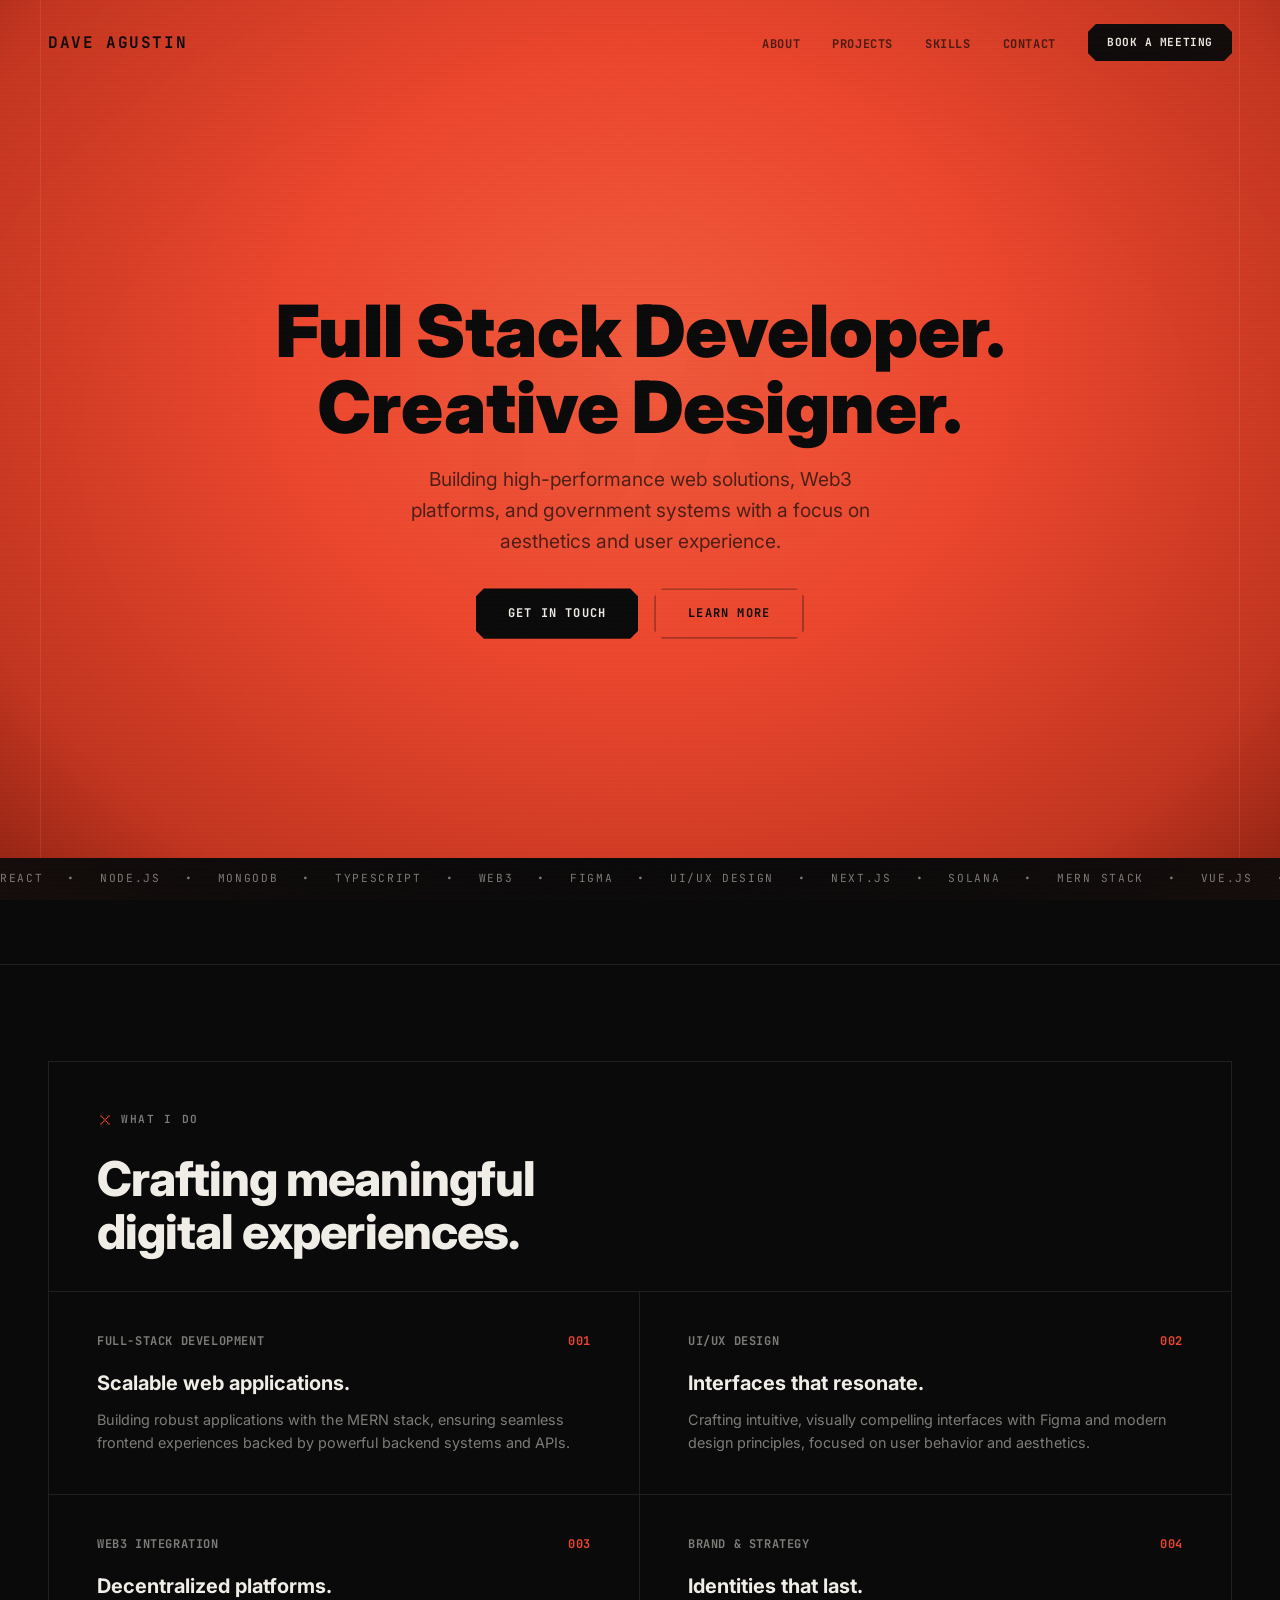
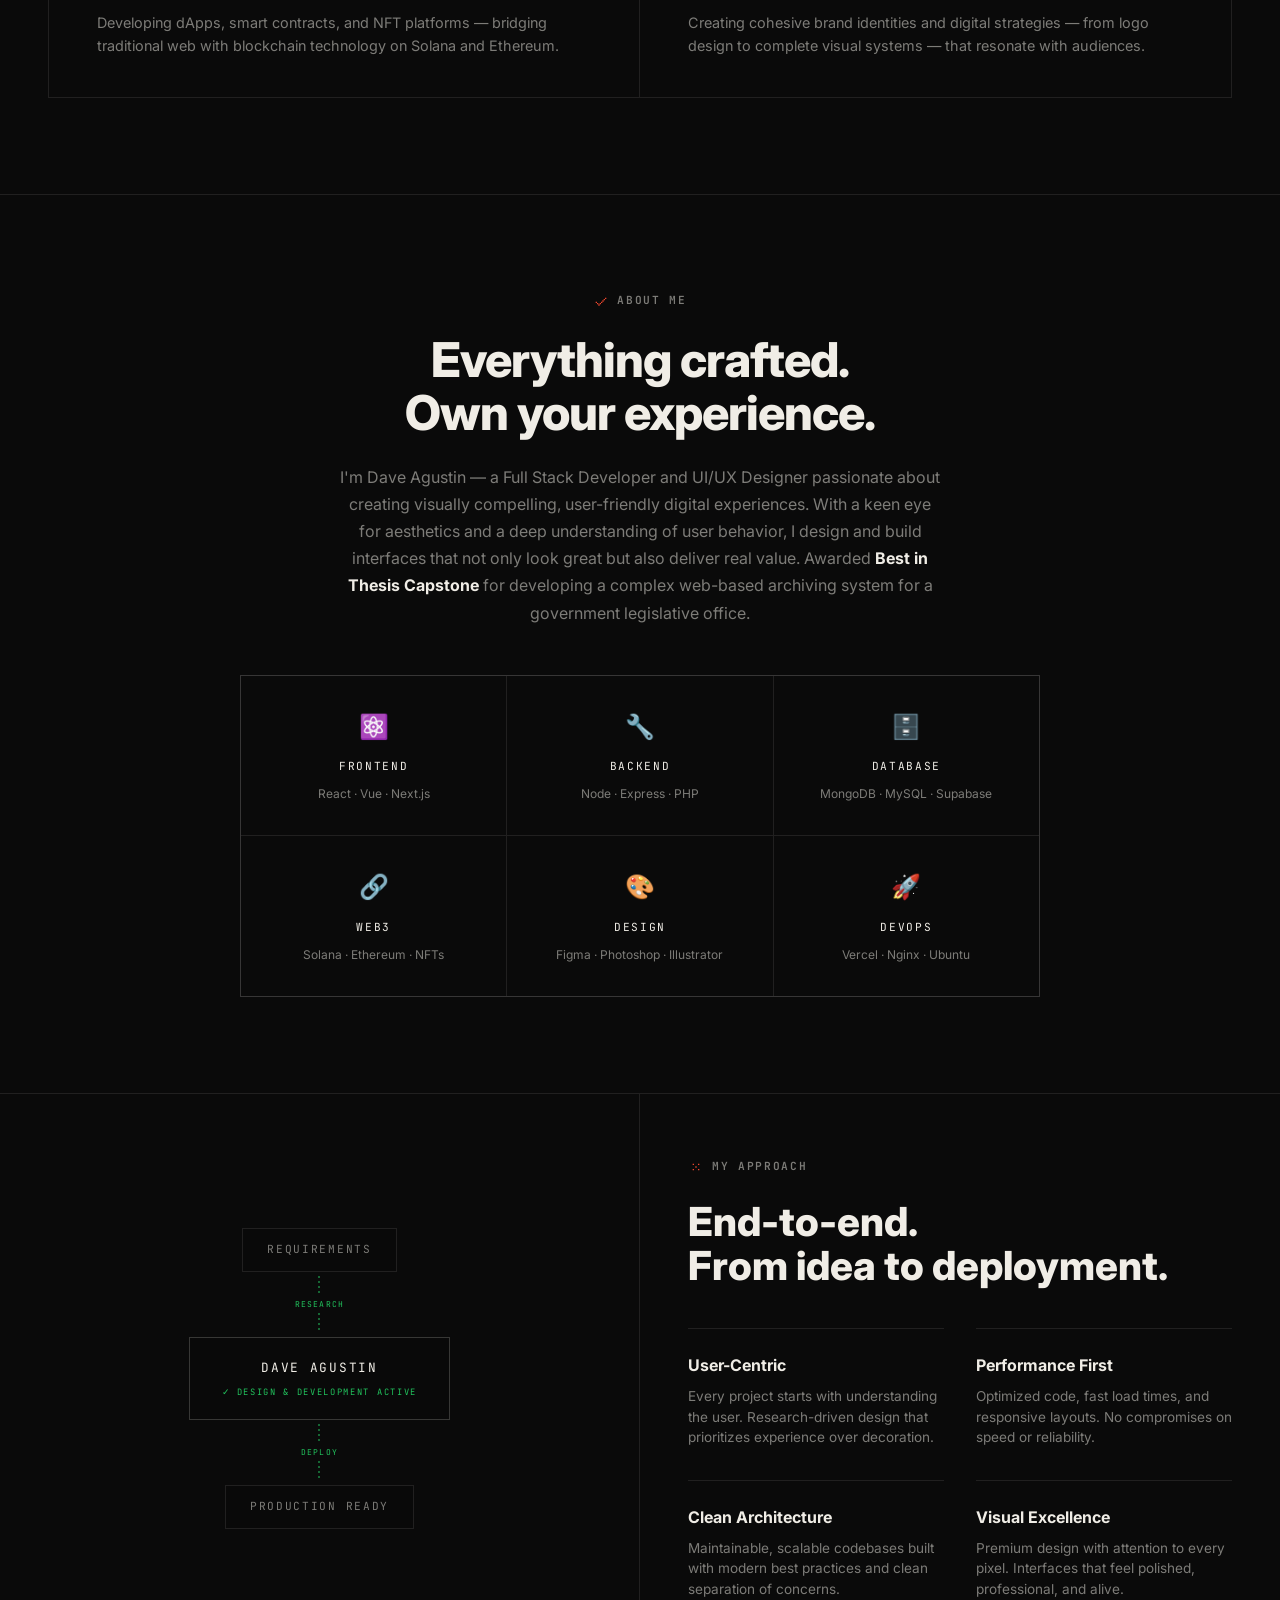
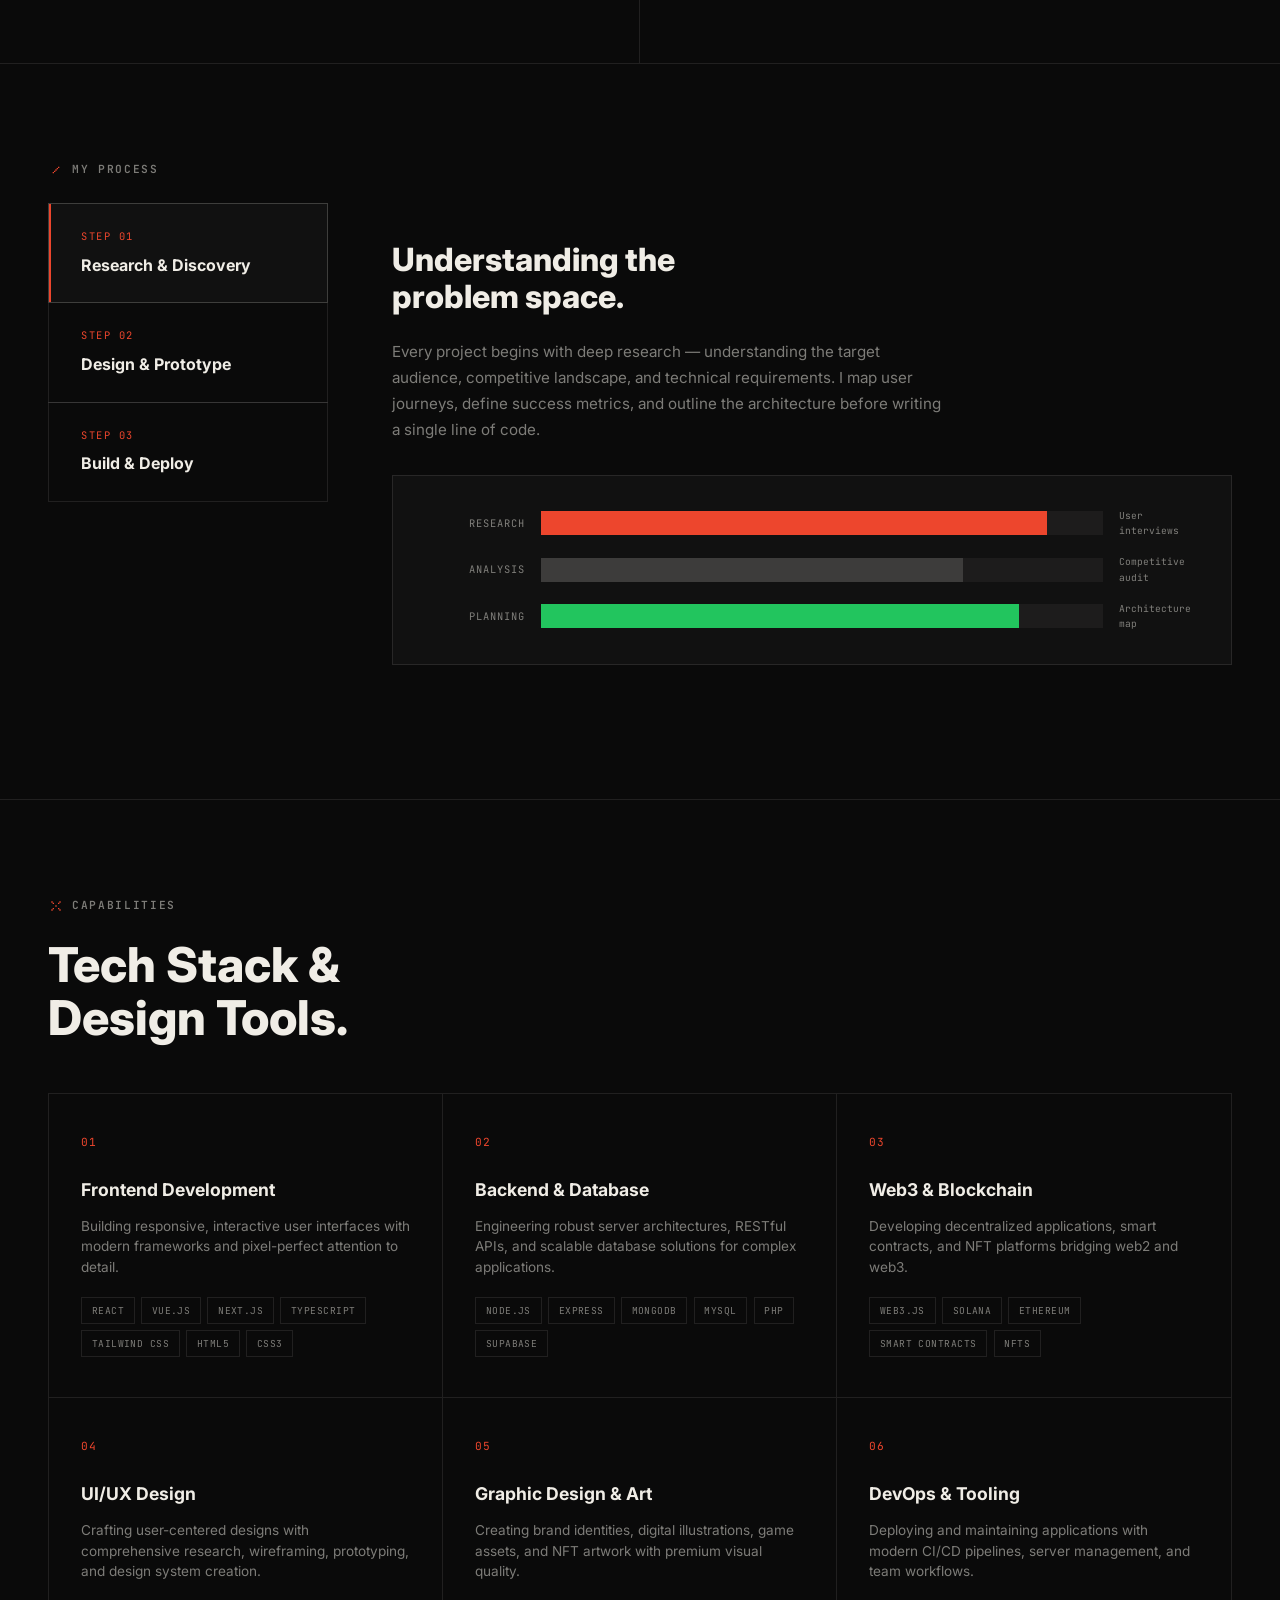
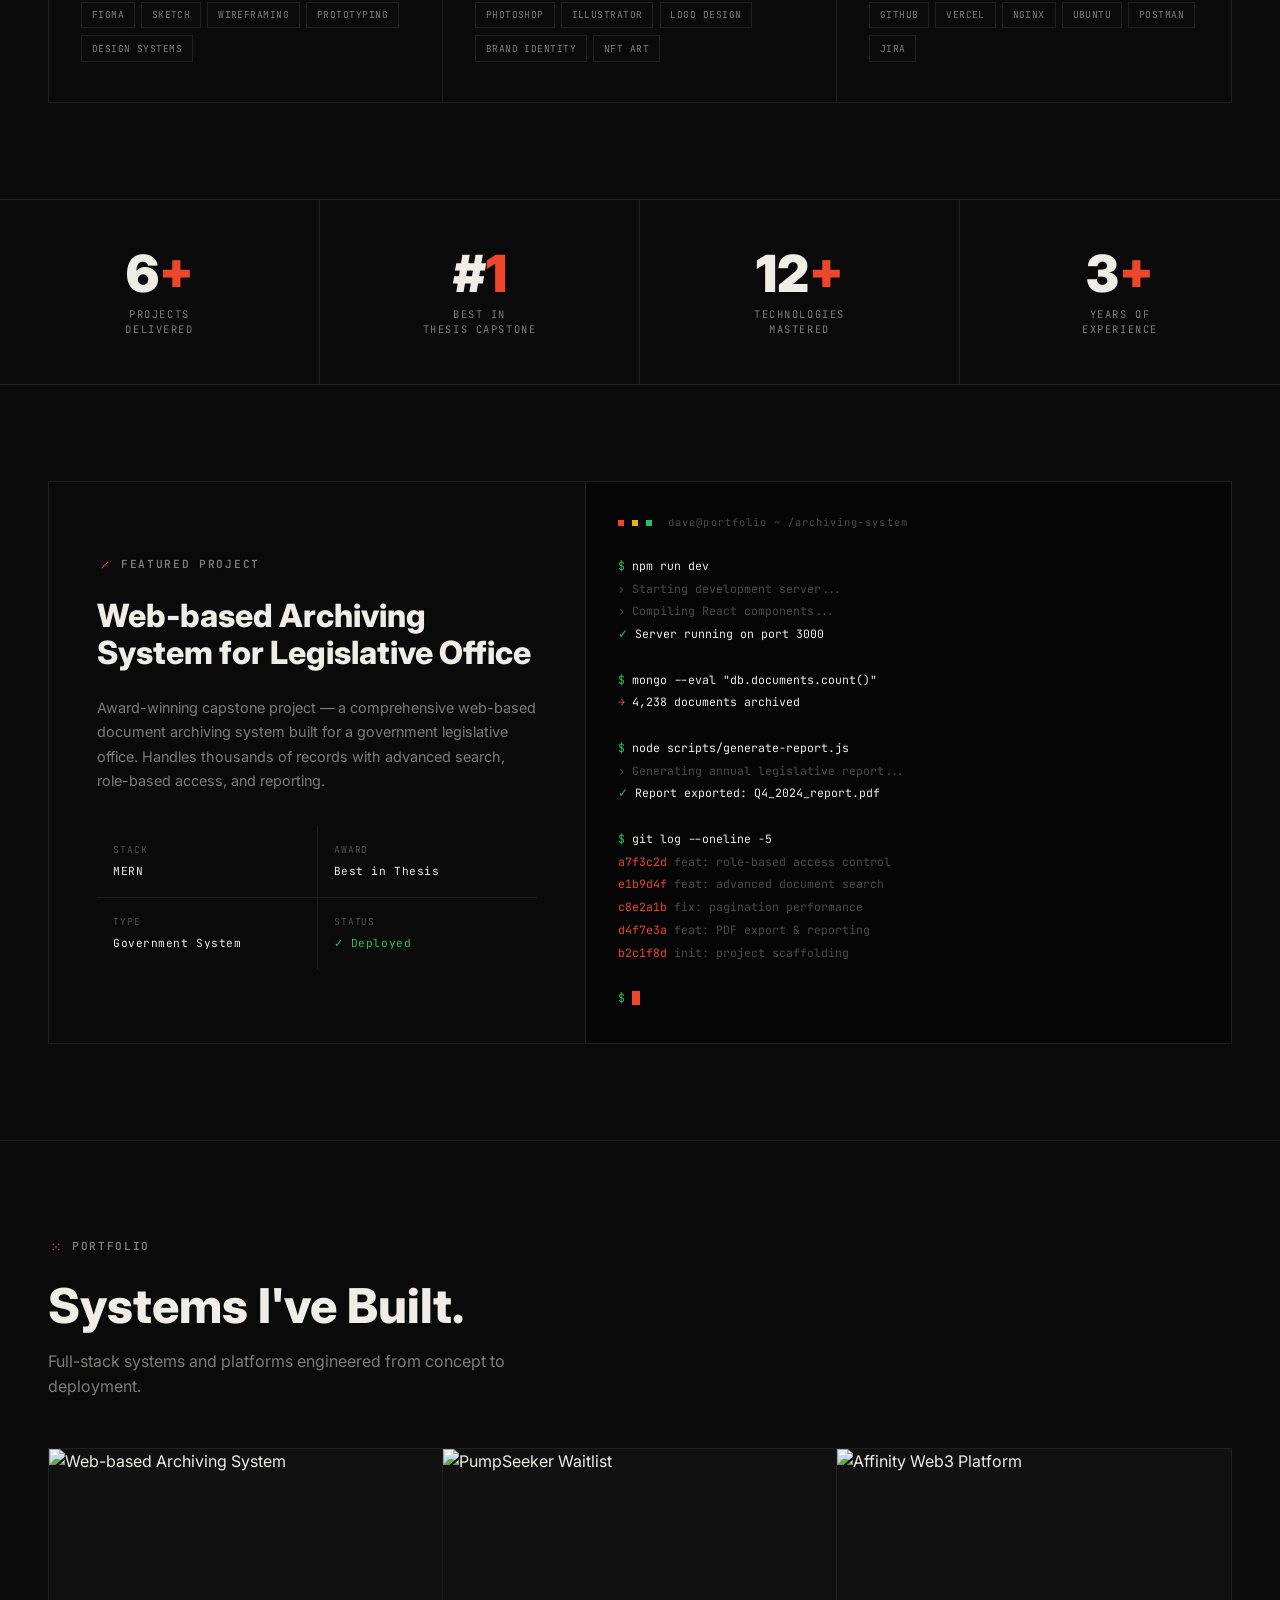
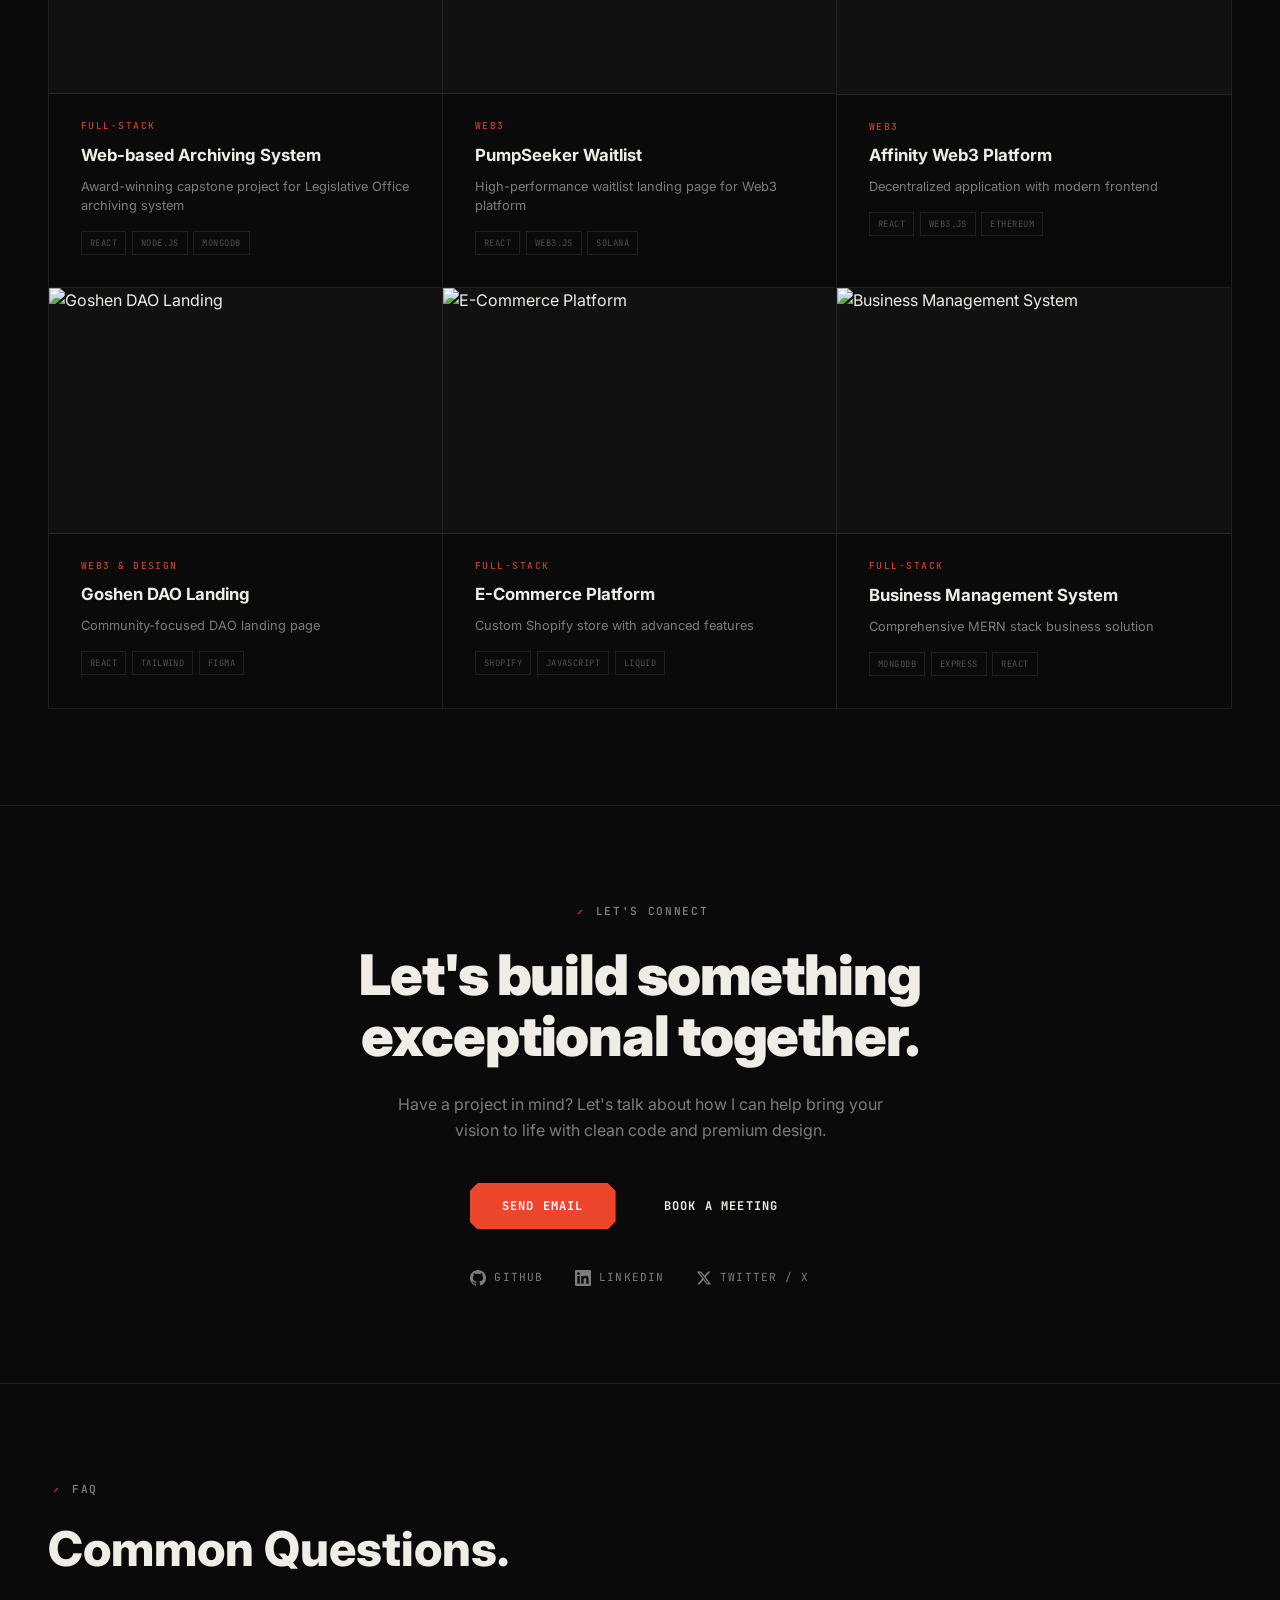
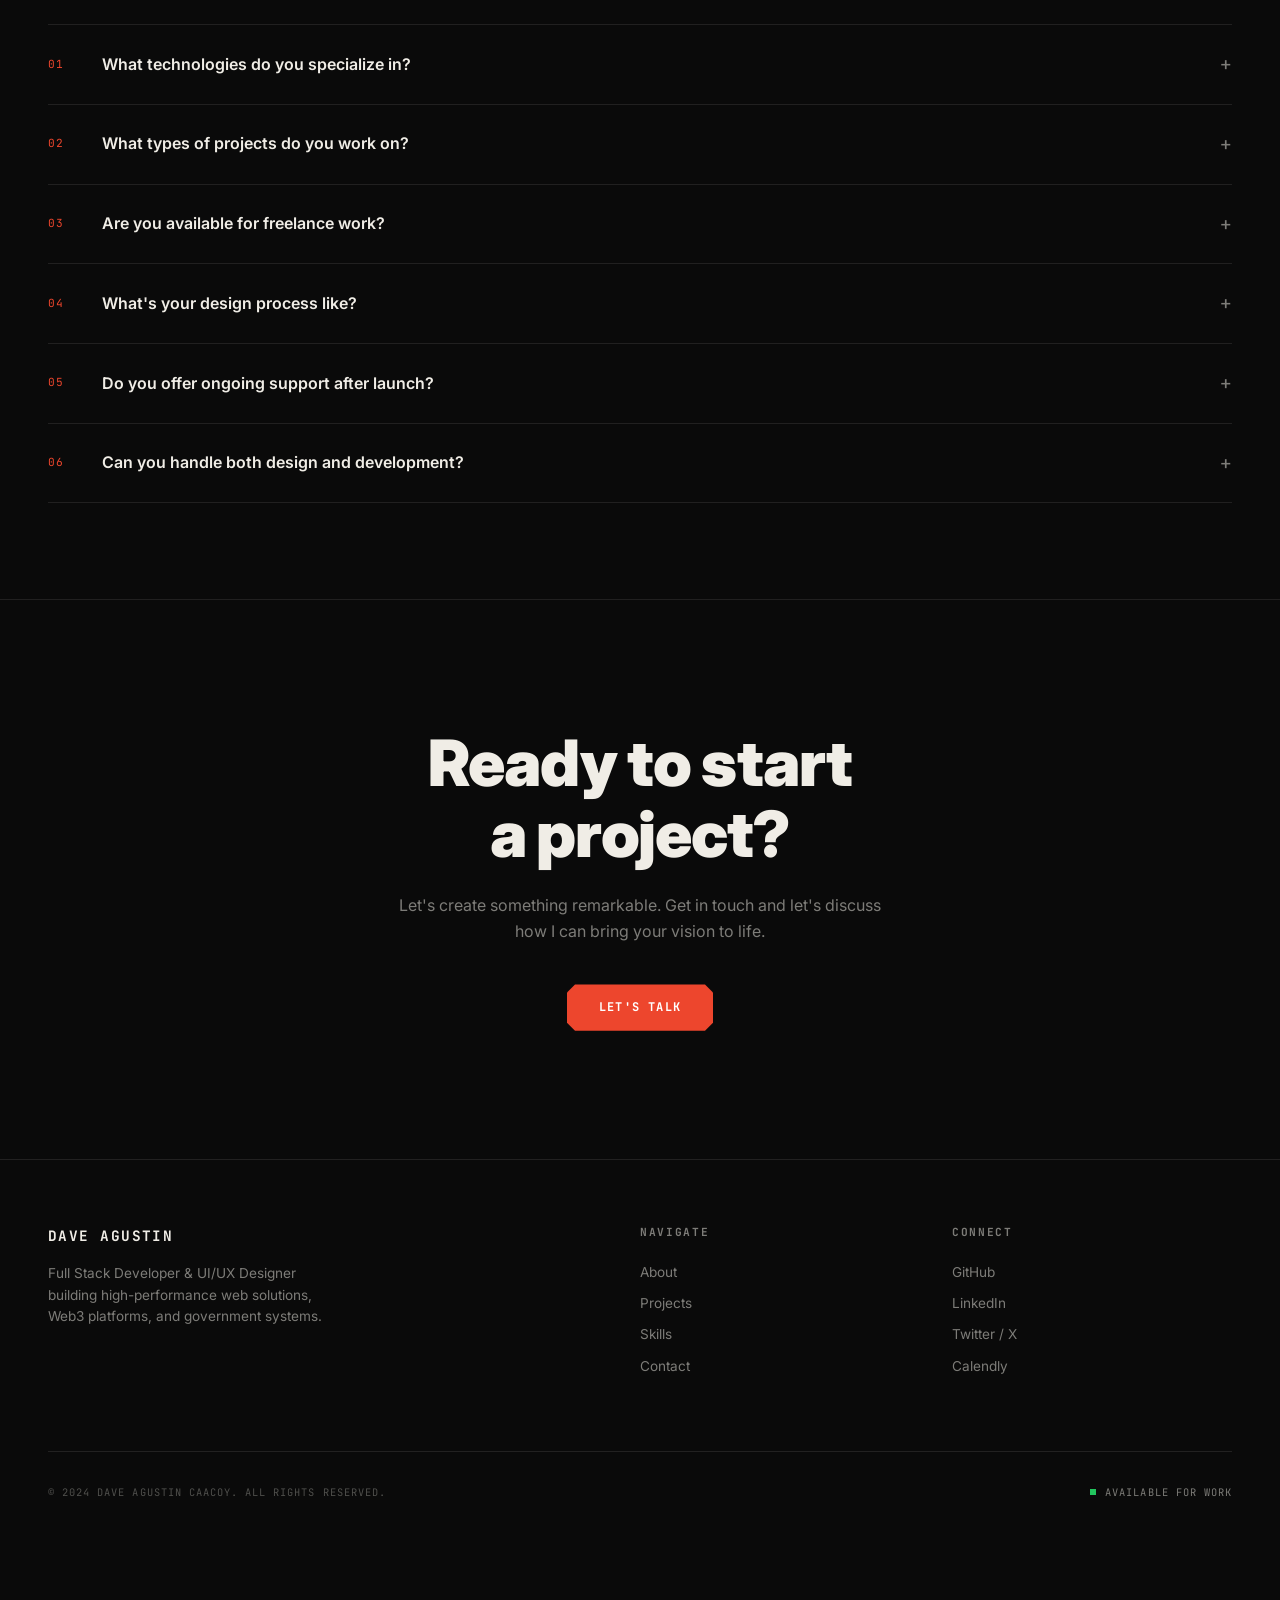
==== vanilla-portfolio/index.html @ 98601f2d "push code base chagnes" ====
<!DOCTYPE html>
<html lang="en">
<head>
  <meta charset="UTF-8">
  <meta name="viewport" content="width=device-width, initial-scale=1.0">
  <title>Dave Agustin Caacoy — Full Stack Developer & Creative Designer</title>
  <meta name="description" content="Full Stack Developer & UI/UX Designer. Building high-performance web systems, Web3 platforms, and modern digital interfaces.">
  <!-- OG Meta -->
  <meta property="og:title" content="Dave Agustin Caacoy — Full Stack Developer & Creative Designer">
  <meta property="og:description" content="Building high-performance web systems, Web3 platforms, and modern digital interfaces.">
  <meta property="og:type" content="website">
  <meta property="og:url" content="https://daveagustincaacoy.dev">
  <meta property="og:image" content="https://daveagustincaacoy-portfolio.vercel.app/images/banner.png">
  <meta name="twitter:card" content="summary_large_image">
  <meta name="twitter:title" content="Dave Agustin Caacoy — Full Stack Developer & Creative Designer">
  <meta name="twitter:description" content="Building high-performance web systems, Web3 platforms, and modern digital interfaces.">
  <meta name="twitter:image" content="https://daveagustincaacoy-portfolio.vercel.app/images/banner.png">
  <!-- Canonical -->
  <link rel="canonical" href="https://daveagustincaacoy.dev">
  <!-- Favicon (inline SVG — DA monogram) -->
  <link rel="icon" type="image/svg+xml" href="data:image/svg+xml,%3Csvg xmlns='http://www.w3.org/2000/svg' viewBox='0 0 256 256'%3E%3Crect width='256' height='256' rx='48' fill='%230a0a0a'/%3E%3Ctext x='128' y='170' font-family='Inter,sans-serif' font-weight='900' font-size='140' fill='%23ED462D' text-anchor='middle'%3EDA%3C/text%3E%3C/svg%3E">
  <!-- Styles -->
  <link rel="stylesheet" href="styles.css">
</head>
<body>

<!-- ═══ OVERLAYS ═══ -->
<div class="scanlines" aria-hidden="true"></div>
<div class="noise" aria-hidden="true"></div>
<div class="rgb-fringe" aria-hidden="true"></div>

<!-- ═══ HERO — FULL RED VIEWPORT ═══ -->
<section class="hero" id="hero">
  <header class="site-header" role="banner">
    <nav class="site-nav" aria-label="Main navigation">
      <a href="#" class="site-logo" aria-label="Dave Agustin — Home">Dave Agustin</a>
      <button class="nav-toggle" aria-expanded="false" aria-controls="nav-menu" aria-label="Toggle navigation" type="button">
        <span class="nav-toggle-bar"></span>
        <span class="nav-toggle-bar"></span>
        <span class="nav-toggle-bar"></span>
      </button>
      <ul class="site-nav-links" id="nav-menu" role="list">
        <li><a href="#about">About</a></li>
        <li><a href="#projects">Projects</a></li>
        <li><a href="#skills">Skills</a></li>
        <li><a href="#contact">Contact</a></li>
        <li><a id="nav-cta-btn" href="https://calendly.com/caacoydave/30min" target="_blank" rel="noopener noreferrer" class="btn-chamfer site-nav-cta btn-dark">Book a Meeting</a></li>
      </ul>
    </nav>
  </header>

  <!-- Hero watermark (DA initials as SVG) -->
  <svg class="hero-watermark" viewBox="0 0 200 100" fill="none" xmlns="http://www.w3.org/2000/svg" aria-hidden="true">
    <text x="100" y="85" font-family="Inter, sans-serif" font-weight="900" font-size="100" fill="currentColor" text-anchor="middle">DA</text>
  </svg>

  <div class="hero-content">
    <h1 style="margin-top: 2rem;">Full Stack Developer.<br>Creative Designer.</h1>
    <p class="hero-sub">
      Building high-performance web solutions, Web3 platforms, and government systems with a focus on aesthetics and user experience.
    </p>
    <div class="hero-actions">
      <a href="#contact" class="btn-chamfer btn-red" id="hero-contact-btn">Get in Touch</a>
      <a href="#about" class="btn-chamfer btn-outline">Learn More</a>
    </div>
  </div>

  <!-- Ticker -->
  <div class="hero-ticker">
    <div class="hero-ticker-inner">
      <span>React</span><span>&bull;</span>
      <span>Node.js</span><span>&bull;</span>
      <span>MongoDB</span><span>&bull;</span>
      <span>TypeScript</span><span>&bull;</span>
      <span>Web3</span><span>&bull;</span>
      <span>Figma</span><span>&bull;</span>
      <span>UI/UX Design</span><span>&bull;</span>
      <span>Next.js</span><span>&bull;</span>
      <span>Solana</span><span>&bull;</span>
      <span>MERN Stack</span><span>&bull;</span>
      <span>Vue.js</span><span>&bull;</span>
      <span>Supabase</span><span>&bull;</span>
      <!-- Duplicate for seamless loop -->
      <span>React</span><span>&bull;</span>
      <span>Node.js</span><span>&bull;</span>
      <span>MongoDB</span><span>&bull;</span>
      <span>TypeScript</span><span>&bull;</span>
      <span>Web3</span><span>&bull;</span>
      <span>Figma</span><span>&bull;</span>
      <span>UI/UX Design</span><span>&bull;</span>
      <span>Next.js</span><span>&bull;</span>
      <span>Solana</span><span>&bull;</span>
      <span>MERN Stack</span><span>&bull;</span>
      <span>Vue.js</span><span>&bull;</span>
      <span>Supabase</span><span>&bull;</span>
    </div>
  </div>
</section>

<!-- ═══ CONTENT LINES ═══ -->
<div class="content-lines"></div>

<!-- ═══ MAIN CONTENT ═══ -->
<main class="content">

  <div style="padding-bottom: 4rem;"><div class="section-divider" style="position: relative; top: 4rem;"></div></div>

  <!-- ╔══════════════════════════════════╗ -->
  <!-- ║  SERVICES — WHAT I DO           ║ -->
  <!-- ╚══════════════════════════════════╝ -->
  <section class="services-section" id="services">
    <div class="container">
      <div class="services-outer reveal">
        <!-- Top: Badge + Headline -->
        <div class="services-top">
          <div class="badge">
            <svg xmlns="http://www.w3.org/2000/svg" width="16" height="16" viewBox="0 0 24 24" fill="none"><path d="M11 11h2v2h-2zM15 7h2v2h-2zM7 7h2v2H7zM7 15h2v2H7zM15 15h2v2h-2zM5 17h2v2H5zM5 5h2v2H5zM9 13h2v2H9zM13 13h2v2h-2zM13 9h2v2h-2zM9 9h2v2H9zM17 5h2v2h-2zM17 17h2v2h-2z" fill="var(--red)"/></svg>
            What I Do
          </div>
          <h2 class="display services-headline">Crafting meaningful<br>digital experiences.</h2>
        </div>

        <div class="services-divider"></div>

        <!-- 2x2 Card Grid -->
        <div class="services-grid">
          <div class="service-card reveal reveal-delay-1">
            <div class="service-card-header">
              <span class="mono service-card-label">Full-Stack Development</span>
              <span class="mono service-card-number">001</span>
            </div>
            <h3 class="display-heavy">Scalable web applications.</h3>
            <p>Building robust applications with the MERN stack, ensuring seamless frontend experiences backed by powerful backend systems and APIs.</p>
          </div>

          <div class="service-card reveal reveal-delay-2">
            <div class="service-card-header">
              <span class="mono service-card-label">UI/UX Design</span>
              <span class="mono service-card-number">002</span>
            </div>
            <h3 class="display-heavy">Interfaces that resonate.</h3>
            <p>Crafting intuitive, visually compelling interfaces with Figma and modern design principles, focused on user behavior and aesthetics.</p>
          </div>

          <div class="service-card reveal reveal-delay-3">
            <div class="service-card-header">
              <span class="mono service-card-label">Web3 Integration</span>
              <span class="mono service-card-number">003</span>
            </div>
            <h3 class="display-heavy">Decentralized platforms.</h3>
            <p>Developing dApps, smart contracts, and NFT platforms — bridging traditional web with blockchain technology on Solana and Ethereum.</p>
          </div>

          <div class="service-card reveal reveal-delay-4">
            <div class="service-card-header">
              <span class="mono service-card-label">Brand & Strategy</span>
              <span class="mono service-card-number">004</span>
            </div>
            <h3 class="display-heavy">Identities that last.</h3>
            <p>Creating cohesive brand identities and digital strategies — from logo design to complete visual systems — that resonate with audiences.</p>
          </div>
        </div>
      </div>
    </div>
  </section>

  <div class="section-divider"></div>

  <!-- ╔══════════════════════════════════╗ -->
  <!-- ║  ABOUT ME                       ║ -->
  <!-- ╚══════════════════════════════════╝ -->
  <section class="about-section" id="about">
    <div class="container about-container">
      <div class="about-flex">
        <!-- Headline -->
        <div class="about-headline-wrap reveal">
          <div class="badge">
            <svg xmlns="http://www.w3.org/2000/svg" width="16" height="16" viewBox="0 0 24 24" fill="none"><path d="M14 11h2v2h-2zM18 7h2v2h-2zM4 13h2v2H4zM10 15h2v2h-2zM8 17h2v2H8zM12 13h2v2h-2zM16 9h2v2h-2zM6 15h2v2H6z" fill="var(--red)"/></svg>
            About Me
          </div>
          <h2 class="display about-title">Everything crafted.<br>Own your experience.</h2>
          <p class="about-desc">
            I'm Dave Agustin — a Full Stack Developer and UI/UX Designer passionate about creating visually compelling, user-friendly digital experiences. With a keen eye for aesthetics and a deep understanding of user behavior, I design and build interfaces that not only look great but also deliver real value. Awarded <strong style="color:var(--text-primary)">Best in Thesis Capstone</strong> for developing a complex web-based archiving system for a government legislative office.
          </p>
        </div>

        <!-- Tech diagram grid -->
        <div class="about-diagram-wrap reveal reveal-delay-2">
          <div class="about-diagram">
            <div class="about-diagram-cell">
              <span class="cell-icon">⚛️</span>
              <div class="cell-title">Frontend</div>
              <div class="cell-sub">React · Vue · Next.js</div>
            </div>
            <div class="about-diagram-cell">
              <span class="cell-icon">🔧</span>
              <div class="cell-title">Backend</div>
              <div class="cell-sub">Node · Express · PHP</div>
            </div>
            <div class="about-diagram-cell">
              <span class="cell-icon">🗄️</span>
              <div class="cell-title">Database</div>
              <div class="cell-sub">MongoDB · MySQL · Supabase</div>
            </div>
            <div class="about-diagram-cell">
              <span class="cell-icon">🔗</span>
              <div class="cell-title">Web3</div>
              <div class="cell-sub">Solana · Ethereum · NFTs</div>
            </div>
            <div class="about-diagram-cell">
              <span class="cell-icon">🎨</span>
              <div class="cell-title">Design</div>
              <div class="cell-sub">Figma · Photoshop · Illustrator</div>
            </div>
            <div class="about-diagram-cell">
              <span class="cell-icon">🚀</span>
              <div class="cell-title">DevOps</div>
              <div class="cell-sub">Vercel · Nginx · Ubuntu</div>
            </div>
          </div>
        </div>
      </div>
    </div>
  </section>

  <div class="section-divider"></div>

  <!-- ╔══════════════════════════════════╗ -->
  <!-- ║  APPROACH (Work Offline style)  ║ -->
  <!-- ╚══════════════════════════════════╝ -->
  <section class="approach-section">
    <div class="approach-layout">
      <!-- Left: visual flow diagram -->
      <div class="approach-visual">
        <div class="approach-flow reveal">
          <!-- Card 1 -->
          <div class="approach-flow-card">Requirements</div>
          <!-- Connector -->
          <div class="approach-connector">
            <svg width="2" height="20" viewBox="0 0 2 20"><line x1="1" y1="0" x2="1" y2="20" stroke="var(--green)" stroke-width="1" stroke-dasharray="2 3"/></svg>
            <div class="connector-label">Research</div>
            <svg width="2" height="20" viewBox="0 0 2 20"><line x1="1" y1="0" x2="1" y2="20" stroke="var(--green)" stroke-width="1" stroke-dasharray="2 3"/></svg>
          </div>
          <!-- Card 2 (highlighted) -->
          <div class="approach-flow-card highlight" style="text-align:center;">
            <div class="card-title">Dave Agustin</div>
            <div class="card-accent"><span>✓</span> Design & Development Active</div>
          </div>
          <!-- Connector -->
          <div class="approach-connector">
            <svg width="2" height="20" viewBox="0 0 2 20"><line x1="1" y1="0" x2="1" y2="20" stroke="var(--green)" stroke-width="1" stroke-dasharray="2 3"/></svg>
            <div class="connector-label">Deploy</div>
            <svg width="2" height="20" viewBox="0 0 2 20"><line x1="1" y1="0" x2="1" y2="20" stroke="var(--green)" stroke-width="1" stroke-dasharray="2 3"/></svg>
          </div>
          <!-- Card 3 -->
          <div class="approach-flow-card">Production Ready</div>
        </div>
      </div>

      <!-- Right: text content -->
      <div class="approach-items">
        <div class="badge reveal">
          <svg xmlns="http://www.w3.org/2000/svg" width="16" height="16" viewBox="0 0 24 24" fill="none"><path d="M11 11h2v2h-2zM15 7h2v2h-2zM7 7h2v2H7zM7 15h2v2H7zM15 15h2v2h-2z" fill="var(--red)"/></svg>
          My Approach
        </div>
        <h2 class="reveal">End-to-end.<br>From idea to deployment.</h2>
        <div class="approach-grid">
          <div class="approach-item reveal reveal-delay-1">
            <h3>User-Centric</h3>
            <p>Every project starts with understanding the user. Research-driven design that prioritizes experience over decoration.</p>
          </div>
          <div class="approach-item reveal reveal-delay-2">
            <h3>Performance First</h3>
            <p>Optimized code, fast load times, and responsive layouts. No compromises on speed or reliability.</p>
          </div>
          <div class="approach-item reveal reveal-delay-3">
            <h3>Clean Architecture</h3>
            <p>Maintainable, scalable codebases built with modern best practices and clean separation of concerns.</p>
          </div>
          <div class="approach-item reveal reveal-delay-4">
            <h3>Visual Excellence</h3>
            <p>Premium design with attention to every pixel. Interfaces that feel polished, professional, and alive.</p>
          </div>
        </div>
      </div>
    </div>
  </section>

  <div class="section-divider"></div>

  <!-- ╔══════════════════════════════════╗ -->
  <!-- ║  PROCESS (3-step tabs)          ║ -->
  <!-- ╚══════════════════════════════════╝ -->
  <section class="process-section" id="process">
    <div class="container">
      <div class="badge reveal">
        <svg xmlns="http://www.w3.org/2000/svg" width="16" height="16" viewBox="0 0 24 24" fill="none"><path d="M11 11h2v2h-2zM13 9h2v2h-2zM9 13h2v2H9zM15 7h2v2h-2zM7 15h2v2H7z" fill="var(--red)"/></svg>
        My Process
      </div>
      <div class="process-layout reveal">
        <!-- Left: step tabs -->
        <div class="process-steps">
          <button class="process-step-tab active" data-step="1">
            <div class="process-step-number">Step 01</div>
            <div class="process-step-title">Research & Discovery</div>
          </button>
          <button class="process-step-tab" data-step="2">
            <div class="process-step-number">Step 02</div>
            <div class="process-step-title">Design & Prototype</div>
          </button>
          <button class="process-step-tab" data-step="3">
            <div class="process-step-number">Step 03</div>
            <div class="process-step-title">Build & Deploy</div>
          </button>
        </div>

        <!-- Right: step details -->
        <div class="process-detail active" data-detail="1">
          <h3>Understanding the<br>problem space.</h3>
          <p>Every project begins with deep research — understanding the target audience, competitive landscape, and technical requirements. I map user journeys, define success metrics, and outline the architecture before writing a single line of code.</p>
          <div class="process-detail-visual">
            <div class="process-bar-chart">
              <div class="process-bar">
                <span class="process-bar-label">Research</span>
                <div class="process-bar-track"><div class="process-bar-fill red" style="width:90%"></div></div>
                <span class="process-bar-value">User interviews</span>
              </div>
              <div class="process-bar">
                <span class="process-bar-label">Analysis</span>
                <div class="process-bar-track"><div class="process-bar-fill muted" style="width:75%"></div></div>
                <span class="process-bar-value">Competitive audit</span>
              </div>
              <div class="process-bar">
                <span class="process-bar-label">Planning</span>
                <div class="process-bar-track"><div class="process-bar-fill green" style="width:85%"></div></div>
                <span class="process-bar-value">Architecture map</span>
              </div>
            </div>
          </div>
        </div>

        <div class="process-detail" data-detail="2">
          <h3>Designing interfaces<br>that connect.</h3>
          <p>With a clear strategy, I move into visual design — wireframes, component libraries, and interactive prototypes in Figma. Each screen is iterated until it achieves the right balance of beauty, usability, and brand alignment.</p>
          <div class="process-detail-visual">
            <div class="process-bar-chart">
              <div class="process-bar">
                <span class="process-bar-label">Wireframes</span>
                <div class="process-bar-track"><div class="process-bar-fill red" style="width:95%"></div></div>
                <span class="process-bar-value">Low → High fidelity</span>
              </div>
              <div class="process-bar">
                <span class="process-bar-label">Prototypes</span>
                <div class="process-bar-track"><div class="process-bar-fill green" style="width:88%"></div></div>
                <span class="process-bar-value">Interactive Figma</span>
              </div>
              <div class="process-bar">
                <span class="process-bar-label">Systems</span>
                <div class="process-bar-track"><div class="process-bar-fill muted" style="width:80%"></div></div>
                <span class="process-bar-value">Design tokens</span>
              </div>
            </div>
          </div>
        </div>

        <div class="process-detail" data-detail="3">
          <h3>Engineering and<br>shipping production code.</h3>
          <p>Clean, performant code using the MERN stack and modern tooling. CI/CD pipelines, comprehensive testing, and deployment to production. Every release is optimized for speed, accessibility, and scalability.</p>
          <div class="process-detail-visual">
            <div class="process-bar-chart">
              <div class="process-bar">
                <span class="process-bar-label">Frontend</span>
                <div class="process-bar-track"><div class="process-bar-fill red" style="width:95%"></div></div>
                <span class="process-bar-value">React · Next.js</span>
              </div>
              <div class="process-bar">
                <span class="process-bar-label">Backend</span>
                <div class="process-bar-track"><div class="process-bar-fill green" style="width:90%"></div></div>
                <span class="process-bar-value">Node · Express</span>
              </div>
              <div class="process-bar">
                <span class="process-bar-label">Deploy</span>
                <div class="process-bar-track"><div class="process-bar-fill muted" style="width:85%"></div></div>
                <span class="process-bar-value">Vercel · VPS</span>
              </div>
            </div>
          </div>
        </div>
      </div>
    </div>
  </section>

  <div class="section-divider"></div>

  <!-- ╔══════════════════════════════════╗ -->
  <!-- ║  TECH STACK (6-card grid)       ║ -->
  <!-- ╚══════════════════════════════════╝ -->
  <section class="techstack-section" id="skills">
    <div class="container">
      <div class="techstack-header reveal">
        <div class="badge">
          <svg xmlns="http://www.w3.org/2000/svg" width="16" height="16" viewBox="0 0 24 24" fill="none"><path d="M11 11h2v2h-2zM15 7h2v2h-2zM7 7h2v2H7zM7 15h2v2H7zM15 15h2v2h-2zM17 5h2v2h-2zM17 17h2v2h-2zM5 5h2v2H5zM5 17h2v2H5z" fill="var(--red)"/></svg>
          Capabilities
        </div>
        <h2>Tech Stack &<br>Design Tools.</h2>
      </div>
      <div class="techstack-grid">
        <div class="techstack-card reveal reveal-delay-1">
          <div class="techstack-card-index">01</div>
          <h3>Frontend Development</h3>
          <p>Building responsive, interactive user interfaces with modern frameworks and pixel-perfect attention to detail.</p>
          <div class="techstack-tags">
            <span class="techstack-tag">React</span>
            <span class="techstack-tag">Vue.js</span>
            <span class="techstack-tag">Next.js</span>
            <span class="techstack-tag">TypeScript</span>
            <span class="techstack-tag">Tailwind CSS</span>
            <span class="techstack-tag">HTML5</span>
            <span class="techstack-tag">CSS3</span>
          </div>
        </div>
        <div class="techstack-card reveal reveal-delay-2">
          <div class="techstack-card-index">02</div>
          <h3>Backend & Database</h3>
          <p>Engineering robust server architectures, RESTful APIs, and scalable database solutions for complex applications.</p>
          <div class="techstack-tags">
            <span class="techstack-tag">Node.js</span>
            <span class="techstack-tag">Express</span>
            <span class="techstack-tag">MongoDB</span>
            <span class="techstack-tag">MySQL</span>
            <span class="techstack-tag">PHP</span>
            <span class="techstack-tag">Supabase</span>
          </div>
        </div>
        <div class="techstack-card reveal reveal-delay-3">
          <div class="techstack-card-index">03</div>
          <h3>Web3 & Blockchain</h3>
          <p>Developing decentralized applications, smart contracts, and NFT platforms bridging web2 and web3.</p>
          <div class="techstack-tags">
            <span class="techstack-tag">Web3.js</span>
            <span class="techstack-tag">Solana</span>
            <span class="techstack-tag">Ethereum</span>
            <span class="techstack-tag">Smart Contracts</span>
            <span class="techstack-tag">NFTs</span>
          </div>
        </div>
        <div class="techstack-card reveal reveal-delay-1">
          <div class="techstack-card-index">04</div>
          <h3>UI/UX Design</h3>
          <p>Crafting user-centered designs with comprehensive research, wireframing, prototyping, and design system creation.</p>
          <div class="techstack-tags">
            <span class="techstack-tag">Figma</span>
            <span class="techstack-tag">Sketch</span>
            <span class="techstack-tag">Wireframing</span>
            <span class="techstack-tag">Prototyping</span>
            <span class="techstack-tag">Design Systems</span>
          </div>
        </div>
        <div class="techstack-card reveal reveal-delay-2">
          <div class="techstack-card-index">05</div>
          <h3>Graphic Design & Art</h3>
          <p>Creating brand identities, digital illustrations, game assets, and NFT artwork with premium visual quality.</p>
          <div class="techstack-tags">
            <span class="techstack-tag">Photoshop</span>
            <span class="techstack-tag">Illustrator</span>
            <span class="techstack-tag">Logo Design</span>
            <span class="techstack-tag">Brand Identity</span>
            <span class="techstack-tag">NFT Art</span>
          </div>
        </div>
        <div class="techstack-card reveal reveal-delay-3">
          <div class="techstack-card-index">06</div>
          <h3>DevOps & Tooling</h3>
          <p>Deploying and maintaining applications with modern CI/CD pipelines, server management, and team workflows.</p>
          <div class="techstack-tags">
            <span class="techstack-tag">GitHub</span>
            <span class="techstack-tag">Vercel</span>
            <span class="techstack-tag">Nginx</span>
            <span class="techstack-tag">Ubuntu</span>
            <span class="techstack-tag">Postman</span>
            <span class="techstack-tag">Jira</span>
          </div>
        </div>
      </div>
    </div>
  </section>

  <!-- ╔══════════════════════════════════╗ -->
  <!-- ║  METRICS BAR                    ║ -->
  <!-- ╚══════════════════════════════════╝ -->
  <section class="metrics-section">
    <div class="metrics-grid reveal">
      <div class="metric-item">
        <div class="metric-value">6<span class="metric-accent">+</span></div>
        <div class="metric-label">Projects<br>Delivered</div>
      </div>
      <div class="metric-item">
        <div class="metric-value">#<span class="metric-accent">1</span></div>
        <div class="metric-label">Best in<br>Thesis Capstone</div>
      </div>
      <div class="metric-item">
        <div class="metric-value">12<span class="metric-accent">+</span></div>
        <div class="metric-label">Technologies<br>Mastered</div>
      </div>
      <div class="metric-item">
        <div class="metric-value">3<span class="metric-accent">+</span></div>
        <div class="metric-label">Years of<br>Experience</div>
      </div>
    </div>
  </section>

  <!-- ╔══════════════════════════════════╗ -->
  <!-- ║  FEATURED PROJECT — TERMINAL    ║ -->
  <!-- ╚══════════════════════════════════╝ -->
  <section class="terminal-section">
    <div class="container">
      <div class="terminal-layout reveal">
        <!-- Left: Project info -->
        <div class="terminal-info">
          <div class="badge">
            <svg xmlns="http://www.w3.org/2000/svg" width="16" height="16" viewBox="0 0 24 24" fill="none"><path d="M11 11h2v2h-2zM13 9h2v2h-2zM15 7h2v2h-2zM9 13h2v2H9zM7 15h2v2H7z" fill="var(--red)"/></svg>
            Featured Project
          </div>
          <h2>Web-based Archiving<br>System for Legislative Office</h2>
          <p>Award-winning capstone project — a comprehensive web-based document archiving system built for a government legislative office. Handles thousands of records with advanced search, role-based access, and reporting.</p>
          <div class="terminal-features-grid">
            <div class="terminal-feature">
              <div class="terminal-feature-label">Stack</div>
              <div class="terminal-feature-value">MERN</div>
            </div>
            <div class="terminal-feature">
              <div class="terminal-feature-label">Award</div>
              <div class="terminal-feature-value">Best in Thesis</div>
            </div>
            <div class="terminal-feature">
              <div class="terminal-feature-label">Type</div>
              <div class="terminal-feature-value">Government System</div>
            </div>
            <div class="terminal-feature">
              <div class="terminal-feature-label">Status</div>
              <div class="terminal-feature-value" style="color: var(--green);">✓ Deployed</div>
            </div>
          </div>
        </div>

        <!-- Right: Terminal mockup -->
        <div class="terminal-mockup">
          <div class="terminal-header">
            <span class="terminal-dot red"></span>
            <span class="terminal-dot yellow"></span>
            <span class="terminal-dot green"></span>
            <span style="margin-left: 0.5rem;">dave@portfolio ~ /archiving-system</span>
          </div>
          <div class="terminal-line"><span class="cmd">$</span> <span class="bright">npm run dev</span></div>
          <div class="terminal-line"><span class="muted">› Starting development server...</span></div>
          <div class="terminal-line"><span class="muted">› Compiling React components...</span></div>
          <div class="terminal-line"><span class="cmd">✓</span> <span class="bright">Server running on port 3000</span></div>
          <div class="terminal-line">&nbsp;</div>
          <div class="terminal-line"><span class="cmd">$</span> <span class="bright">mongo --eval "db.documents.count()"</span></div>
          <div class="terminal-line"><span class="accent">→</span> <span class="bright">4,238 documents archived</span></div>
          <div class="terminal-line">&nbsp;</div>
          <div class="terminal-line"><span class="cmd">$</span> <span class="bright">node scripts/generate-report.js</span></div>
          <div class="terminal-line"><span class="muted">› Generating annual legislative report...</span></div>
          <div class="terminal-line"><span class="cmd">✓</span> <span class="bright">Report exported: Q4_2024_report.pdf</span></div>
          <div class="terminal-line">&nbsp;</div>
          <div class="terminal-line"><span class="cmd">$</span> <span class="bright">git log --oneline -5</span></div>
          <div class="terminal-line"><span class="accent">a7f3c2d</span> <span class="muted">feat: role-based access control</span></div>
          <div class="terminal-line"><span class="accent">e1b9d4f</span> <span class="muted">feat: advanced document search</span></div>
          <div class="terminal-line"><span class="accent">c8e2a1b</span> <span class="muted">fix: pagination performance</span></div>
          <div class="terminal-line"><span class="accent">d4f7e3a</span> <span class="muted">feat: PDF export & reporting</span></div>
          <div class="terminal-line"><span class="accent">b2c1f8d</span> <span class="muted">init: project scaffolding</span></div>
          <div class="terminal-line">&nbsp;</div>
          <div class="terminal-line"><span class="cmd">$</span> <span class="terminal-cursor"></span></div>
        </div>
      </div>
    </div>
  </section>

  <div class="section-divider"></div>

  <!-- ╔══════════════════════════════════╗ -->
  <!-- ║  PROJECTS GRID                  ║ -->
  <!-- ╚══════════════════════════════════╝ -->
  <section class="projects-section" id="projects">
    <div class="container">
      <div class="projects-header reveal">
        <div class="badge">
          <svg xmlns="http://www.w3.org/2000/svg" width="16" height="16" viewBox="0 0 24 24" fill="none"><path d="M11 11h2v2h-2zM15 7h2v2h-2zM7 7h2v2H7zM7 15h2v2H7zM15 15h2v2h-2z" fill="var(--red)"/></svg>
          Portfolio
        </div>
        <h2>Systems I've Built.</h2>
        <p>Full-stack systems and platforms engineered from concept to deployment.</p>
      </div>
      <div class="projects-grid">
        <!-- Project 1 -->
        <div class="project-card reveal reveal-delay-1">
          <div class="project-card-img">
            <img src="https://dave-official-portfolio.vercel.app/images/Systems/kananga%20archiving.jpg" alt="Web-based Archiving System" loading="lazy">
          </div>
          <div class="project-card-body">
            <div class="project-card-category">Full-Stack</div>
            <h3>Web-based Archiving System</h3>
            <p>Award-winning capstone project for Legislative Office archiving system</p>
            <div class="project-card-tags">
              <span class="project-card-tag">React</span>
              <span class="project-card-tag">Node.js</span>
              <span class="project-card-tag">MongoDB</span>
            </div>
          </div>
        </div>
        <!-- Project 2 -->
        <div class="project-card reveal reveal-delay-2">
          <div class="project-card-img">
            <img src="https://dave-official-portfolio.vercel.app/images/Systems/pumpseeker.jpeg" alt="PumpSeeker Waitlist" loading="lazy">
          </div>
          <div class="project-card-body">
            <div class="project-card-category">Web3</div>
            <h3>PumpSeeker Waitlist</h3>
            <p>High-performance waitlist landing page for Web3 platform</p>
            <div class="project-card-tags">
              <span class="project-card-tag">React</span>
              <span class="project-card-tag">Web3.js</span>
              <span class="project-card-tag">Solana</span>
            </div>
          </div>
        </div>
        <!-- Project 3 -->
        <div class="project-card reveal reveal-delay-3">
          <div class="project-card-img">
            <img src="https://dave-official-portfolio.vercel.app/images/Systems/affinity.jpeg" alt="Affinity Web3 Platform" loading="lazy">
          </div>
          <div class="project-card-body">
            <div class="project-card-category">Web3</div>
            <h3>Affinity Web3 Platform</h3>
            <p>Decentralized application with modern frontend</p>
            <div class="project-card-tags">
              <span class="project-card-tag">React</span>
              <span class="project-card-tag">Web3.js</span>
              <span class="project-card-tag">Ethereum</span>
            </div>
          </div>
        </div>
        <!-- Project 4 -->
        <div class="project-card reveal reveal-delay-1">
          <div class="project-card-img">
            <img src="https://dave-official-portfolio.vercel.app/images/Systems/goshen.jpeg" alt="Goshen DAO Landing" loading="lazy">
          </div>
          <div class="project-card-body">
            <div class="project-card-category">Web3 & Design</div>
            <h3>Goshen DAO Landing</h3>
            <p>Community-focused DAO landing page</p>
            <div class="project-card-tags">
              <span class="project-card-tag">React</span>
              <span class="project-card-tag">Tailwind</span>
              <span class="project-card-tag">Figma</span>
            </div>
          </div>
        </div>
        <!-- Project 5 -->
        <div class="project-card reveal reveal-delay-2">
          <div class="project-card-img">
            <img src="https://dave-official-portfolio.vercel.app/images/Systems/Ecoms.png" alt="E-Commerce Platform" loading="lazy">
          </div>
          <div class="project-card-body">
            <div class="project-card-category">Full-Stack</div>
            <h3>E-Commerce Platform</h3>
            <p>Custom Shopify store with advanced features</p>
            <div class="project-card-tags">
              <span class="project-card-tag">Shopify</span>
              <span class="project-card-tag">JavaScript</span>
              <span class="project-card-tag">Liquid</span>
            </div>
          </div>
        </div>
        <!-- Project 6 -->
        <div class="project-card reveal reveal-delay-3">
          <div class="project-card-img">
            <img src="https://dave-official-portfolio.vercel.app/images/Systems/full-stack%20business.png" alt="Business Management System" loading="lazy">
          </div>
          <div class="project-card-body">
            <div class="project-card-category">Full-Stack</div>
            <h3>Business Management System</h3>
            <p>Comprehensive MERN stack business solution</p>
            <div class="project-card-tags">
              <span class="project-card-tag">MongoDB</span>
              <span class="project-card-tag">Express</span>
              <span class="project-card-tag">React</span>
            </div>
          </div>
        </div>
      </div>
    </div>
  </section>

  <div class="section-divider"></div>

  <!-- ╔══════════════════════════════════╗ -->
  <!-- ║  CONTACT CTA                    ║ -->
  <!-- ╚══════════════════════════════════╝ -->
  <section class="contact-section" id="contact">
    <div class="container">
      <div class="badge reveal" style="justify-content:center;">
        <svg xmlns="http://www.w3.org/2000/svg" width="16" height="16" viewBox="0 0 24 24" fill="none"><path d="M11 11h2v2h-2zM13 9h2v2h-2zM9 13h2v2H9z" fill="var(--red)"/></svg>
        Let's Connect
      </div>
      <h2 class="display reveal">Let's build something<br>exceptional together.</h2>
      <p class="contact-sub reveal">Have a project in mind? Let's talk about how I can help bring your vision to life with clean code and premium design.</p>
      <div class="contact-actions reveal">
        <a href="mailto:caacoydave@gmail.com" class="btn-chamfer btn-red-solid">Send Email</a>
        <a href="https://calendly.com/caacoydave/30min" target="_blank" rel="noopener noreferrer" class="btn-chamfer btn-dark">Book a Meeting</a>
      </div>
      <div class="contact-links reveal">
        <a href="https://github.com/daveagustincaacoy" target="_blank" rel="noopener noreferrer" class="contact-link">
          <svg xmlns="http://www.w3.org/2000/svg" width="16" height="16" viewBox="0 0 24 24" fill="currentColor"><path d="M12 0c-6.626 0-12 5.373-12 12 0 5.302 3.438 9.8 8.207 11.387.599.111.793-.261.793-.577v-2.234c-3.338.726-4.033-1.416-4.033-1.416-.546-1.387-1.333-1.756-1.333-1.756-1.089-.745.083-.729.083-.729 1.205.084 1.839 1.237 1.839 1.237 1.07 1.834 2.807 1.304 3.492.997.107-.775.418-1.305.762-1.604-2.665-.305-5.467-1.334-5.467-5.931 0-1.311.469-2.381 1.236-3.221-.124-.303-.535-1.524.117-3.176 0 0 1.008-.322 3.301 1.23.957-.266 1.983-.399 3.003-.404 1.02.005 2.047.138 3.006.404 2.291-1.552 3.297-1.23 3.297-1.23.653 1.653.242 2.874.118 3.176.77.84 1.235 1.911 1.235 3.221 0 4.609-2.807 5.624-5.479 5.921.43.372.823 1.102.823 2.222v3.293c0 .319.192.694.801.576 4.765-1.589 8.199-6.086 8.199-11.386 0-6.627-5.373-12-12-12z"/></svg>
          GitHub
        </a>
        <a href="https://www.linkedin.com/in/dave-agustin-caacoy" target="_blank" rel="noopener noreferrer" class="contact-link">
          <svg xmlns="http://www.w3.org/2000/svg" width="16" height="16" viewBox="0 0 24 24" fill="currentColor"><path d="M20.447 20.452h-3.554v-5.569c0-1.328-.027-3.037-1.852-3.037-1.853 0-2.136 1.445-2.136 2.939v5.667H9.351V9h3.414v1.561h.046c.477-.9 1.637-1.85 3.37-1.85 3.601 0 4.267 2.37 4.267 5.455v6.286zM5.337 7.433c-1.144 0-2.063-.926-2.063-2.065 0-1.138.92-2.063 2.063-2.063 1.14 0 2.064.925 2.064 2.063 0 1.139-.925 2.065-2.064 2.065zm1.782 13.019H3.555V9h3.564v11.452zM22.225 0H1.771C.792 0 0 .774 0 1.729v20.542C0 23.227.792 24 1.771 24h20.451C23.2 24 24 23.227 24 22.271V1.729C24 .774 23.2 0 22.222 0h.003z"/></svg>
          LinkedIn
        </a>
        <a href="https://x.com/daveagustin_" target="_blank" rel="noopener noreferrer" class="contact-link">
          <svg xmlns="http://www.w3.org/2000/svg" width="16" height="16" viewBox="0 0 24 24" fill="currentColor"><path d="M18.244 2.25h3.308l-7.227 8.26 8.502 11.24H16.17l-5.214-6.817L4.99 21.75H1.68l7.73-8.835L1.254 2.25H8.08l4.713 6.231zm-1.161 17.52h1.833L7.084 4.126H5.117z"/></svg>
          Twitter / X
        </a>
      </div>
    </div>
  </section>

  <div class="section-divider"></div>

  <!-- ╔══════════════════════════════════╗ -->
  <!-- ║  FAQ SECTION                    ║ -->
  <!-- ╚══════════════════════════════════╝ -->
  <section class="faq-section" id="faq">
    <div class="container">
      <div class="faq-header reveal">
        <div class="badge">
          <svg xmlns="http://www.w3.org/2000/svg" width="16" height="16" viewBox="0 0 24 24" fill="none"><path d="M11 11h2v2h-2zM13 9h2v2h-2zM9 13h2v2H9z" fill="var(--red)"/></svg>
          FAQ
        </div>
        <h2>Common Questions.</h2>
      </div>
      <div class="faq-list">
        <details class="faq-item reveal">
          <summary>
            <span class="faq-number">01</span>
            <span class="faq-question">What technologies do you specialize in?</span>
            <span class="faq-icon">+</span>
          </summary>
          <div class="faq-answer">I specialize in the MERN stack (MongoDB, Express, React, Node.js) for full-stack development, along with Vue.js, Next.js, TypeScript, and Tailwind CSS. For design, I use Figma, Adobe Photoshop, and Illustrator. I also have experience with Web3 technologies including Solana and Ethereum.</div>
        </details>
        <details class="faq-item reveal reveal-delay-1">
          <summary>
            <span class="faq-number">02</span>
            <span class="faq-question">What types of projects do you work on?</span>
            <span class="faq-icon">+</span>
          </summary>
          <div class="faq-answer">I work on a wide range of projects — from government archiving systems and business management platforms to Web3 dApps, e-commerce stores, and brand identity design. I'm most passionate about projects that require both strong engineering and premium visual design.</div>
        </details>
        <details class="faq-item reveal reveal-delay-2">
          <summary>
            <span class="faq-number">03</span>
            <span class="faq-question">Are you available for freelance work?</span>
            <span class="faq-icon">+</span>
          </summary>
          <div class="faq-answer">Yes! I'm open to freelance projects, contract work, and full-time opportunities. I work with clients globally and can adapt to different time zones. Book a meeting through Calendly to discuss your project.</div>
        </details>
        <details class="faq-item reveal reveal-delay-3">
          <summary>
            <span class="faq-number">04</span>
            <span class="faq-question">What's your design process like?</span>
            <span class="faq-icon">+</span>
          </summary>
          <div class="faq-answer">My design process follows three phases: Research & Discovery (understanding users and business goals), Design & Prototype (wireframes → high-fidelity mockups in Figma), and Build & Deploy (clean code implementation with iterative feedback). Every step is collaborative and transparent.</div>
        </details>
        <details class="faq-item reveal reveal-delay-4">
          <summary>
            <span class="faq-number">05</span>
            <span class="faq-question">Do you offer ongoing support after launch?</span>
            <span class="faq-icon">+</span>
          </summary>
          <div class="faq-answer">Absolutely. I provide post-launch support including bug fixes, feature enhancements, performance optimization, and server maintenance. I believe in building long-term relationships with clients rather than one-off projects.</div>
        </details>
        <details class="faq-item reveal reveal-delay-5">
          <summary>
            <span class="faq-number">06</span>
            <span class="faq-question">Can you handle both design and development?</span>
            <span class="faq-icon">+</span>
          </summary>
          <div class="faq-answer">Yes — that's my core strength. I bridge the gap between design and development, ensuring pixel-perfect implementation of UI designs without the typical handoff friction. From Figma wireframes to deployed production code, I handle the entire pipeline.</div>
        </details>
      </div>
    </div>
  </section>

  <div class="section-divider"></div>

  <!-- ╔══════════════════════════════════╗ -->
  <!-- ║  FINAL CTA                      ║ -->
  <!-- ╚══════════════════════════════════╝ -->
  <section class="final-cta">
    <div class="container">
      <h2 class="display reveal">Ready to start<br>a project?</h2>
      <p class="reveal">Let's create something remarkable. Get in touch and let's discuss how I can bring your vision to life.</p>
      <div class="reveal">
        <a href="mailto:caacoydave@gmail.com" class="btn-chamfer btn-red-solid">Let's Talk</a>
      </div>
    </div>
  </section>

</main>

<!-- ═══ FOOTER ═══ -->
<footer>
  <div class="container">
    <div class="footer-grid">
      <div class="footer-brand">
        <span class="footer-logo">Dave Agustin</span>
        <p>Full Stack Developer & UI/UX Designer building high-performance web solutions, Web3 platforms, and government systems.</p>
      </div>
      <div class="footer-col">
        <h3>Navigate</h3>
        <a href="#about">About</a>
        <a href="#projects">Projects</a>
        <a href="#skills">Skills</a>
        <a href="#contact">Contact</a>
      </div>
      <div class="footer-col">
        <h3>Connect</h3>
        <a href="https://github.com/daveagustincaacoy" target="_blank" rel="noopener noreferrer">GitHub</a>
        <a href="https://www.linkedin.com/in/dave-agustin-caacoy" target="_blank" rel="noopener noreferrer">LinkedIn</a>
        <a href="https://x.com/daveagustin_" target="_blank" rel="noopener noreferrer">Twitter / X</a>
        <a href="https://calendly.com/caacoydave/30min" target="_blank" rel="noopener noreferrer">Calendly</a>
      </div>
    </div>
    <div class="footer-bottom">
      <span>&copy; 2024 Dave Agustin Caacoy. All rights reserved.</span>
      <div class="footer-status">
        <span class="footer-status-dot"></span>
        Available for work
      </div>
    </div>
  </div>
</footer>

<!-- ═══ JS ═══ -->
<script src="script.js"></script>
</body>
</html>
---- vanilla-portfolio/styles.css ----
/* ═══════════════════════════════════════════════════
   DAVE AGUSTIN PORTFOLIO — Rig.ai Inspired Design
   ═══════════════════════════════════════════════════ */

/* ── Google Fonts ── */
@import url('https://fonts.googleapis.com/css2?family=Inter:wght@300;400;500;600;700;800;900&family=JetBrains+Mono:wght@400;500;600;700&display=swap');

/* ── CSS Custom Properties ── */
:root {
  --ink: #0a0a0a;
  --paper: #F0EDE6;
  --paper-50: rgba(240, 237, 230, 0.5);
  --paper-06: rgba(240, 237, 230, 0.06);
  --red: #ED462D;
  --red-glow: rgba(237, 70, 45, 0.15);
  --green: #22c55e;
  --bg-primary: #0a0a0a;
  --bg-card: #111111;
  --bg-card-hover: #161616;
  --text-primary: #F0EDE6;
  --text-muted: rgba(240, 237, 230, 0.5);
  --text-tertiary: rgba(240, 237, 230, 0.3);
  --border: rgba(240, 237, 230, 0.1);
  --border-hover: rgba(240, 237, 230, 0.2);
  --font-display: 'Inter', -apple-system, BlinkMacSystemFont, sans-serif;
  --font-mono: 'JetBrains Mono', 'SF Mono', 'Fira Code', monospace;
  --container-max: 1200px;
  --container-padding: 3rem;
  --section-padding: 6rem 0;
  --chamfer: 8px;
  --chamfer-sm: 5px;
}

/* ── Reset ── */
*,*::before,*::after{box-sizing:border-box;margin:0;padding:0}
html{scroll-behavior:smooth;-webkit-font-smoothing:antialiased;-moz-osx-font-smoothing:grayscale}
body{font-family:var(--font-display);background:var(--bg-primary);color:var(--text-primary);line-height:1.6;overflow-x:hidden}
a{color:inherit;text-decoration:none}
img{max-width:100%;display:block}
ul,ol{list-style:none}
button{cursor:pointer;border:none;background:none;font:inherit;color:inherit}

/* ══════════════════════════════════════
   OVERLAYS — Noise, Scanlines, Fringe
   ══════════════════════════════════════ */
.scanlines{position:fixed;inset:0;pointer-events:none;z-index:99999;background:repeating-linear-gradient(0deg,transparent,transparent 2px,rgba(0,0,0,0.03) 2px,rgba(0,0,0,0.03) 4px);opacity:.4}
.noise{position:fixed;inset:0;pointer-events:none;z-index:99998;opacity:.025;background-image:url("data:image/svg+xml,%3Csvg viewBox='0 0 256 256' xmlns='http://www.w3.org/2000/svg'%3E%3Cfilter id='n'%3E%3CfeTurbulence type='fractalNoise' baseFrequency='0.9' numOctaves='4' stitchTiles='stitch'/%3E%3C/filter%3E%3Crect width='100%25' height='100%25' filter='url(%23n)' opacity='1'/%3E%3C/svg%3E");background-repeat:repeat;background-size:256px 256px}
.rgb-fringe{position:fixed;inset:0;pointer-events:none;z-index:99997;background:radial-gradient(ellipse at center,transparent 60%,rgba(237,70,45,0.02) 80%,rgba(237,70,45,0.05) 100%)}

/* ══════════════════════════════════════
   CONTAINER & LAYOUT
   ══════════════════════════════════════ */
.container{max-width:calc(var(--container-max) + var(--container-padding)*2);margin:0 auto;padding-left:var(--container-padding);padding-right:var(--container-padding);width:100%}
.section-divider{border:none;border-top:1px solid var(--border);margin:0}

/* ══════════════════════════════════════
   TYPOGRAPHY
   ══════════════════════════════════════ */
.display{font-family:var(--font-display);font-weight:800;line-height:1.1;letter-spacing:-0.02em}
.display-heavy{font-family:var(--font-display);font-weight:700;line-height:1.25;font-size:1.25rem}
.mono{font-family:var(--font-mono);font-size:.75rem;font-weight:700;letter-spacing:.05em;text-transform:uppercase}

/* ══════════════════════════════════════
   BADGE
   ══════════════════════════════════════ */
.badge{display:inline-flex;align-items:center;gap:.5rem;font-family:var(--font-mono);font-size:.7rem;font-weight:600;letter-spacing:.15em;text-transform:uppercase;color:var(--text-muted);margin-bottom:1.5rem}
.badge svg{flex-shrink:0}

/* ══════════════════════════════════════
   CHAMFERED BUTTONS
   ══════════════════════════════════════ */
.btn-chamfer{display:inline-flex;align-items:center;justify-content:center;padding:.85rem 2rem;font-family:var(--font-mono);font-size:.75rem;font-weight:700;letter-spacing:.1em;text-transform:uppercase;text-decoration:none;transition:all .2s ease;clip-path:polygon(var(--chamfer) 0%,calc(100% - var(--chamfer)) 0%,100% var(--chamfer),100% calc(100% - var(--chamfer)),calc(100% - var(--chamfer)) 100%,var(--chamfer) 100%,0% calc(100% - var(--chamfer)),0% var(--chamfer))}
.btn-red{background:var(--ink);color:var(--paper)}
.btn-red:hover{background:#1a1a1a;transform:translateY(-1px)}
.btn-dark{background:var(--ink);color:var(--paper)}
.btn-dark:hover{background:#1a1a1a}
.btn-outline{background:transparent;color:var(--ink);border:2px solid rgba(10,10,10,0.3)}
.btn-outline:hover{border-color:rgba(10,10,10,0.6)}
.btn-red-solid{background:var(--red);color:white}
.btn-red-solid:hover{background:#d93d26;transform:translateY(-1px)}

/* ══════════════════════════════════════
   HEADER / NAV
   ══════════════════════════════════════ */
.site-header{display:flex;position:fixed;top:0;left:0;right:0;z-index:10000;transition:transform .3s ease,background .3s ease}
.site-header.hidden{transform:translateY(-100%)}
.site-header.scrolled{background:rgba(10,10,10,0.92);backdrop-filter:blur(12px);-webkit-backdrop-filter:blur(12px);border-bottom:1px solid var(--border)}
.site-nav{max-width:calc(var(--container-max) + 6rem);margin:0 auto;padding:1.5rem 3rem;display:flex;justify-content:space-between;align-items:center;width:100%}
.site-logo{font-family:var(--font-mono);font-size:1rem;font-weight:700;letter-spacing:.1em;text-transform:uppercase;color:var(--ink);text-decoration:none;transition:opacity .2s}
.site-logo:hover{opacity:.8}
.site-nav-links{display:flex;align-items:center;gap:2rem}
.site-nav-links a{font-family:var(--font-mono);font-size:.75rem;font-weight:700;color:var(--ink);text-decoration:none;opacity:.7;letter-spacing:.05em;text-transform:uppercase;transition:opacity .2s}
.site-nav-links a:hover{opacity:1}
.site-nav-links .site-nav-cta{color:var(--paper);opacity:1;padding:.6rem 1.2rem;font-size:.7rem}
.site-header.scrolled .site-logo{color:var(--paper)}
.site-header.scrolled .site-nav-links a{color:var(--paper)}
.nav-toggle{display:none;background:none;border:none;cursor:pointer;padding:.5rem;flex-direction:column;gap:5px;z-index:20}
.nav-toggle-bar{display:block;width:24px;height:2px;background:var(--ink);transition:transform .3s,opacity .3s;transform-origin:center}
.site-header.scrolled .nav-toggle-bar{background:var(--paper)}
.nav-toggle[aria-expanded="true"] .nav-toggle-bar:nth-child(1){transform:translateY(7px) rotate(45deg)}
.nav-toggle[aria-expanded="true"] .nav-toggle-bar:nth-child(2){opacity:0}
.nav-toggle[aria-expanded="true"] .nav-toggle-bar:nth-child(3){transform:translateY(-7px) rotate(-45deg)}

/* ══════════════════════════════════════
   HERO
   ══════════════════════════════════════ */
.hero{position:relative;min-height:100vh;display:flex;flex-direction:column;justify-content:center;align-items:center;overflow:hidden;background:radial-gradient(ellipse at 50% 40%,#f25a3c 0%,var(--red) 40%,#c43520 80%,#8a2010 100%)}
.hero-watermark{position:absolute;width:50vw;max-width:500px;height:auto;top:50%;left:50%;transform:translate(-50%,-50%);color:rgba(10,10,10,0.08);pointer-events:none;z-index:0}
.hero-content{position:relative;z-index:2;text-align:center;max-width:800px;padding:0 2rem}
.hero h1{font-family:var(--font-display);font-weight:900;font-size:clamp(2.5rem,6vw,4.5rem);line-height:1.05;color:var(--ink);margin-bottom:1.25rem}
.hero-sub{font-family:var(--font-display);font-size:clamp(1rem,2vw,1.2rem);color:rgba(10,10,10,0.7);max-width:500px;margin:0 auto 2rem;line-height:1.6}
.hero-actions{display:flex;gap:1rem;justify-content:center;flex-wrap:wrap}
.hero-ticker{position:absolute;bottom:0;left:0;right:0;overflow:hidden;background:var(--ink);padding:.75rem 0;z-index:3}
.hero-ticker-inner{display:flex;gap:1.5rem;white-space:nowrap;animation:ticker 30s linear infinite;width:max-content}
.hero-ticker-inner span{font-family:var(--font-mono);font-size:.7rem;letter-spacing:.15em;text-transform:uppercase;color:var(--text-muted)}
@keyframes ticker{0%{transform:translateX(0)}100%{transform:translateX(-50%)}}

/* ══════════════════════════════════════
   CONTENT LINES (vertical rules)
   ══════════════════════════════════════ */
.content{position:relative;z-index:1}
.content-lines{position:fixed;inset:0;z-index:0;pointer-events:none;background:linear-gradient(90deg,transparent calc(50% - 600px),var(--border) calc(50% - 600px),var(--border) calc(50% - 599px),transparent calc(50% - 599px)),linear-gradient(90deg,transparent calc(50% + 599px),var(--border) calc(50% + 599px),var(--border) calc(50% + 600px),transparent calc(50% + 600px))}

/* ══════════════════════════════════════
   SERVICES (What I Do)
   ══════════════════════════════════════ */
.services-section{padding:var(--section-padding)}
.services-outer{border:1px solid var(--border);overflow:hidden}
.services-top{padding:3rem 3rem 2rem}
.services-headline{font-size:clamp(2rem,4vw,3rem);margin-bottom:0}
.services-divider{height:1px;background:var(--border)}
.services-grid{display:grid;grid-template-columns:1fr 1fr;gap:0}
.service-card{padding:2.5rem 3rem;border:1px solid var(--border);border-left:none;border-bottom:none;transition:background .3s ease}
.service-card:nth-child(odd){border-left:none}
.service-card:nth-child(even){border-right:none}
.service-card:nth-child(1),.service-card:nth-child(2){border-top:none}
.service-card:hover{background:var(--bg-card)}
.service-card-header{display:flex;justify-content:space-between;align-items:center;margin-bottom:1.25rem}
.service-card-label{color:var(--text-muted)}
.service-card-number{color:var(--red)}
.service-card h3{font-size:1.25rem;font-weight:700;margin-bottom:.75rem;line-height:1.25}
.service-card p{color:var(--text-muted);font-size:.9rem;line-height:1.6}

/* ══════════════════════════════════════
   ABOUT ME
   ══════════════════════════════════════ */
.about-section{padding:var(--section-padding);position:relative}
.about-container{position:relative;z-index:2}
.about-flex{display:flex;flex-direction:column;align-items:center}
.about-headline-wrap{text-align:center;max-width:700px;margin-bottom:3rem}
.about-title{font-size:clamp(2rem,4vw,3rem);margin-bottom:1.5rem}
.about-desc{color:var(--text-muted);font-size:1rem;line-height:1.7;max-width:600px;margin:0 auto}
.about-diagram-wrap{width:100%;max-width:800px}
.about-diagram{display:grid;grid-template-columns:repeat(3,1fr);gap:1px;background:var(--border);border:1px solid var(--border)}
.about-diagram-cell{background:var(--bg-primary);padding:2rem 1.5rem;text-align:center;transition:background .3s}
.about-diagram-cell:hover{background:var(--bg-card)}
.about-diagram-cell .cell-icon{font-size:1.5rem;margin-bottom:.75rem;display:block}
.about-diagram-cell .cell-title{font-family:var(--font-mono);font-size:.7rem;letter-spacing:.15em;text-transform:uppercase;color:var(--text-primary);margin-bottom:.5rem}
.about-diagram-cell .cell-sub{font-size:.75rem;color:var(--text-muted)}

/* ══════════════════════════════════════
   APPROACH
   ══════════════════════════════════════ */
.approach-section{padding:0;position:relative}
.approach-layout{display:grid;grid-template-columns:1fr 1fr;min-height:560px}
.approach-visual{position:relative;overflow:hidden;display:flex;align-items:center;justify-content:center;border-right:1px solid var(--border);min-height:560px}
.approach-flow{display:flex;flex-direction:column;align-items:center;gap:0;z-index:3}
.approach-flow-card{font-family:var(--font-mono);font-size:.7rem;letter-spacing:.15em;text-transform:uppercase;color:var(--text-muted);padding:.75rem 1.5rem;background:rgba(10,10,10,0.95);border:1px solid var(--border)}
.approach-flow-card.highlight{color:var(--text-primary);border-color:var(--border-hover);padding:1.25rem 2rem}
.approach-flow-card.highlight .card-title{font-size:.8rem;margin-bottom:.4rem}
.approach-flow-card.highlight .card-accent{color:var(--green);font-size:.55rem;display:flex;align-items:center;gap:.3rem}
.approach-connector{display:flex;flex-direction:column;align-items:center;padding:.25rem 0}
.approach-connector .connector-label{font-family:var(--font-mono);font-size:.5rem;letter-spacing:.15em;text-transform:uppercase;color:var(--green);margin:2px 0}
.approach-items{padding:4rem 3rem;display:flex;flex-direction:column;justify-content:center}
.approach-items .badge{margin-bottom:1.5rem}
.approach-items h2{font-size:clamp(2rem,3.5vw,2.5rem);font-weight:800;line-height:1.1;margin-bottom:2.5rem}
.approach-grid{display:grid;grid-template-columns:1fr 1fr;gap:2rem}
.approach-item{border-top:1px solid var(--border);padding-top:1.5rem}
.approach-item h3{font-family:var(--font-display);font-size:1rem;font-weight:700;margin-bottom:.5rem}
.approach-item p{font-size:.85rem;color:var(--text-muted);line-height:1.5}

/* ══════════════════════════════════════
   PROCESS (3-tab)
   ══════════════════════════════════════ */
.process-section{padding:var(--section-padding)}
.process-layout{display:grid;grid-template-columns:280px 1fr;gap:4rem;min-height:500px}
.process-steps{display:flex;flex-direction:column;gap:0}
.process-step-tab{padding:1.5rem 2rem;border:1px solid var(--border);margin-bottom:-1px;cursor:pointer;transition:all .3s ease;background:transparent;text-align:left;width:100%}
.process-step-tab:hover{background:var(--bg-card)}
.process-step-tab.active{background:var(--bg-card);border-color:var(--border-hover);position:relative}
.process-step-tab.active::after{content:'';position:absolute;left:0;top:0;bottom:0;width:2px;background:var(--red)}
.process-step-number{font-family:var(--font-mono);font-size:.65rem;letter-spacing:.15em;text-transform:uppercase;color:var(--red);margin-bottom:.5rem}
.process-step-title{font-weight:700;font-size:1rem}
.process-detail{display:none;flex-direction:column;justify-content:center}
.process-detail.active{display:flex}
.process-detail h3{font-size:clamp(1.5rem,3vw,2rem);font-weight:800;line-height:1.15;margin-bottom:1.5rem}
.process-detail p{color:var(--text-muted);font-size:.95rem;line-height:1.7;margin-bottom:2rem;max-width:550px}
.process-detail-visual{border:1px solid var(--border);padding:2rem;background:var(--bg-card)}
.process-bar-chart{display:flex;flex-direction:column;gap:1rem}
.process-bar{display:flex;align-items:center;gap:1rem}
.process-bar-label{font-family:var(--font-mono);font-size:.65rem;letter-spacing:.1em;text-transform:uppercase;color:var(--text-muted);width:100px;flex-shrink:0;text-align:right}
.process-bar-track{flex:1;height:24px;background:rgba(240,237,230,0.05);position:relative;overflow:hidden}
.process-bar-fill{height:100%;transition:width .8s ease}
.process-bar-fill.red{background:var(--red)}
.process-bar-fill.muted{background:rgba(240,237,230,0.15)}
.process-bar-fill.green{background:var(--green)}
.process-bar-value{font-family:var(--font-mono);font-size:.6rem;color:var(--text-muted);width:80px;flex-shrink:0}

/* ══════════════════════════════════════
   TECH STACK (6-card grid)
   ══════════════════════════════════════ */
.techstack-section{padding:var(--section-padding)}
.techstack-header{margin-bottom:3rem}
.techstack-header h2{font-size:clamp(2rem,4vw,3rem);font-weight:800;line-height:1.1}
.techstack-grid{display:grid;grid-template-columns:repeat(3,1fr);gap:0;border:1px solid var(--border)}
.techstack-card{padding:2.5rem 2rem;border-right:1px solid var(--border);border-bottom:1px solid var(--border);transition:background .3s ease}
.techstack-card:nth-child(3n){border-right:none}
.techstack-card:nth-child(n+4){border-bottom:none}
.techstack-card:hover{background:var(--bg-card)}
.techstack-card-index{font-family:var(--font-mono);font-size:.7rem;color:var(--red);letter-spacing:.1em;margin-bottom:1.5rem}
.techstack-card h3{font-size:1.1rem;font-weight:700;margin-bottom:.75rem}
.techstack-card p{color:var(--text-muted);font-size:.85rem;line-height:1.5;margin-bottom:1.25rem}
.techstack-tags{display:flex;flex-wrap:wrap;gap:.4rem}
.techstack-tag{font-family:var(--font-mono);font-size:.6rem;letter-spacing:.05em;padding:.3rem .6rem;border:1px solid var(--border);color:var(--text-muted);text-transform:uppercase;transition:border-color .2s,color .2s}
.techstack-tag:hover{border-color:var(--red);color:var(--red)}

/* ══════════════════════════════════════
   METRICS
   ══════════════════════════════════════ */
.metrics-section{border-top:1px solid var(--border);border-bottom:1px solid var(--border)}
.metrics-grid{display:grid;grid-template-columns:repeat(4,1fr)}
.metric-item{padding:3rem 2rem;border-right:1px solid var(--border);text-align:center}
.metric-item:last-child{border-right:none}
.metric-value{font-family:var(--font-display);font-size:clamp(2rem,4vw,3.5rem);font-weight:900;line-height:1;margin-bottom:.5rem;color:var(--text-primary)}
.metric-value .metric-accent{color:var(--red)}
.metric-label{font-family:var(--font-mono);font-size:.65rem;letter-spacing:.15em;text-transform:uppercase;color:var(--text-muted);line-height:1.4}

/* ══════════════════════════════════════
   TERMINAL / FEATURED PROJECT
   ══════════════════════════════════════ */
.terminal-section{padding:var(--section-padding)}
.terminal-layout{display:grid;grid-template-columns:1fr 1.2fr;gap:0;border:1px solid var(--border);min-height:450px}
.terminal-info{padding:3rem;display:flex;flex-direction:column;justify-content:center;border-right:1px solid var(--border)}
.terminal-info .badge{margin-bottom:1.5rem}
.terminal-info h2{font-size:clamp(1.5rem,3vw,2rem);font-weight:800;line-height:1.15;margin-bottom:1.5rem}
.terminal-info p{color:var(--text-muted);font-size:.9rem;line-height:1.7;margin-bottom:2rem}
.terminal-features-grid{display:grid;grid-template-columns:1fr 1fr;gap:1px;background:var(--border)}
.terminal-feature{background:var(--bg-primary);padding:1rem}
.terminal-feature-label{font-family:var(--font-mono);font-size:.6rem;letter-spacing:.1em;text-transform:uppercase;color:var(--text-tertiary);margin-bottom:.35rem}
.terminal-feature-value{font-family:var(--font-mono);font-size:.7rem;color:var(--text-primary);letter-spacing:.05em}
.terminal-mockup{background:#050505;padding:2rem;font-family:var(--font-mono);font-size:.72rem;line-height:1.7;color:var(--text-muted);overflow:hidden;position:relative}
.terminal-mockup .terminal-header{color:var(--text-tertiary);margin-bottom:1.5rem;font-size:.65rem;letter-spacing:.1em;display:flex;align-items:center;gap:.5rem}
.terminal-dot{width:6px;height:6px;border-radius:0;display:inline-block}
.terminal-dot.green{background:var(--green)}
.terminal-dot.yellow{background:#eab308}
.terminal-dot.red{background:var(--red)}
.terminal-line{margin-bottom:.2rem}
.terminal-line .cmd{color:var(--green)}
.terminal-line .accent{color:var(--red)}
.terminal-line .muted{color:var(--text-tertiary)}
.terminal-line .bright{color:var(--text-primary)}
.terminal-cursor{display:inline-block;width:8px;height:14px;background:var(--red);animation:blink 1s step-end infinite;vertical-align:text-bottom}
@keyframes blink{0%,100%{opacity:1}50%{opacity:0}}

/* ══════════════════════════════════════
   PROJECTS
   ══════════════════════════════════════ */
.projects-section{padding:var(--section-padding)}
.projects-header{margin-bottom:3rem}
.projects-header h2{font-size:clamp(2rem,4vw,3rem);font-weight:800;line-height:1.1}
.projects-header p{color:var(--text-muted);font-size:1rem;margin-top:1rem;max-width:500px}
.projects-grid{display:grid;grid-template-columns:repeat(3,1fr);gap:0;border:1px solid var(--border)}
.project-card{border-right:1px solid var(--border);border-bottom:1px solid var(--border);padding:0;transition:background .3s;overflow:hidden}
.project-card:nth-child(3n){border-right:none}
.project-card:nth-child(n+4){border-bottom:none}
.project-card:hover{background:var(--bg-card)}
.project-card-img{width:100%;aspect-ratio:16/10;background:var(--bg-card);overflow:hidden;border-bottom:1px solid var(--border);position:relative}
.project-card-img img{width:100%;height:100%;object-fit:cover;transition:transform .5s ease}
.project-card:hover .project-card-img img{transform:scale(1.05)}
.project-card-img .placeholder-icon{position:absolute;inset:0;display:flex;align-items:center;justify-content:center;color:var(--text-tertiary)}
.project-card-body{padding:1.5rem 2rem 2rem}
.project-card-category{font-family:var(--font-mono);font-size:.6rem;letter-spacing:.15em;text-transform:uppercase;color:var(--red);margin-bottom:.5rem}
.project-card h3{font-size:1.05rem;font-weight:700;margin-bottom:.5rem}
.project-card p{font-size:.8rem;color:var(--text-muted);line-height:1.5;margin-bottom:1rem}
.project-card-tags{display:flex;flex-wrap:wrap;gap:.35rem}
.project-card-tag{font-family:var(--font-mono);font-size:.55rem;letter-spacing:.05em;padding:.25rem .5rem;border:1px solid var(--border);color:var(--text-tertiary);text-transform:uppercase}

/* ══════════════════════════════════════
   CONTACT CTA
   ══════════════════════════════════════ */
.contact-section{padding:var(--section-padding);text-align:center}
.contact-section h2{font-size:clamp(2rem,5vw,3.5rem);font-weight:900;line-height:1.1;margin-bottom:1.5rem}
.contact-section .contact-sub{color:var(--text-muted);font-size:1rem;max-width:500px;margin:0 auto 2.5rem;line-height:1.6}
.contact-actions{display:flex;gap:1rem;justify-content:center;flex-wrap:wrap;margin-bottom:2.5rem}
.contact-links{display:flex;justify-content:center;gap:2rem}
.contact-link{font-family:var(--font-mono);font-size:.7rem;letter-spacing:.1em;text-transform:uppercase;color:var(--text-muted);transition:color .2s;display:flex;align-items:center;gap:.5rem}
.contact-link:hover{color:var(--red)}

/* ══════════════════════════════════════
   FAQ
   ══════════════════════════════════════ */
.faq-section{padding:var(--section-padding)}
.faq-header{margin-bottom:3rem}
.faq-header h2{font-size:clamp(2rem,4vw,3rem);font-weight:800;line-height:1.1}
.faq-list{border-top:1px solid var(--border)}
.faq-item{border-bottom:1px solid var(--border)}
.faq-item summary{display:flex;align-items:center;padding:1.5rem 0;cursor:pointer;list-style:none;gap:1.5rem;transition:color .2s}
.faq-item summary::-webkit-details-marker{display:none}
.faq-item summary:hover{color:var(--red)}
.faq-number{font-family:var(--font-mono);font-size:.7rem;color:var(--red);letter-spacing:.1em;flex-shrink:0;width:30px}
.faq-question{flex:1;font-weight:600;font-size:1rem}
.faq-icon{font-family:var(--font-mono);font-size:1.2rem;color:var(--text-muted);transition:transform .3s;flex-shrink:0}
.faq-item[open] .faq-icon{transform:rotate(45deg)}
.faq-answer{padding:0 0 1.5rem calc(30px + 1.5rem);color:var(--text-muted);font-size:.9rem;line-height:1.7;max-width:600px}

/* ══════════════════════════════════════
   FINAL CTA
   ══════════════════════════════════════ */
.final-cta{padding:8rem 0;text-align:center}
.final-cta h2{font-size:clamp(2.5rem,5vw,4rem);font-weight:900;line-height:1.1;margin-bottom:1.5rem}
.final-cta p{color:var(--text-muted);font-size:1rem;max-width:500px;margin:0 auto 2.5rem}

/* ══════════════════════════════════════
   FOOTER
   ══════════════════════════════════════ */
footer{border-top:1px solid var(--border);padding:4rem 0 10rem;position:relative;overflow:hidden;z-index:10000;background:#0a0a0a}
.footer-grid{display:grid;grid-template-columns:2fr 1fr 1fr;gap:2rem;position:relative;z-index:2}
.footer-brand .footer-logo{font-family:var(--font-mono);font-size:.9rem;font-weight:700;letter-spacing:.1em;text-transform:uppercase;color:var(--text-primary);margin-bottom:1rem;display:block}
.footer-brand p{color:var(--text-muted);font-size:.85rem;max-width:280px;line-height:1.6;margin-top:1rem}
.footer-col h3{font-family:var(--font-mono);font-size:.7rem;letter-spacing:.15em;text-transform:uppercase;color:var(--text-muted);margin-bottom:1.25rem}
.footer-col a{display:block;color:var(--paper-50);text-decoration:none;font-size:.85rem;margin-bottom:.6rem;transition:color .2s}
.footer-col a:hover{color:var(--red)}
.footer-bottom{display:flex;justify-content:space-between;align-items:center;margin-top:4rem;padding-top:2rem;border-top:1px solid var(--border);position:relative;z-index:2}
.footer-bottom span{font-family:var(--font-mono);font-size:.65rem;color:var(--text-tertiary);letter-spacing:.1em;text-transform:uppercase}
.footer-status{display:flex;align-items:center;gap:.6rem;font-family:var(--font-mono);font-size:.65rem;color:var(--paper-50);letter-spacing:.1em;text-transform:uppercase}
.footer-status-dot{width:6px;height:6px;background:var(--green);animation:blink 1.5s step-end infinite;flex-shrink:0}

/* ══════════════════════════════════════
   SCROLL ANIMATIONS
   ══════════════════════════════════════ */
.reveal{opacity:0;transform:translateY(30px);transition:opacity .8s cubic-bezier(.16,1,.3,1),transform .8s cubic-bezier(.16,1,.3,1)}
.reveal.visible{opacity:1;transform:translateY(0)}
.reveal-left{opacity:0;transform:translateX(-30px);transition:opacity .8s cubic-bezier(.16,1,.3,1),transform .8s cubic-bezier(.16,1,.3,1)}
.reveal-left.visible{opacity:1;transform:translateX(0)}
.reveal-delay-1{transition-delay:.1s}
.reveal-delay-2{transition-delay:.2s}
.reveal-delay-3{transition-delay:.3s}
.reveal-delay-4{transition-delay:.4s}
.reveal-delay-5{transition-delay:.5s}

/* ══════════════════════════════════════
   RESPONSIVE — TABLET (1024px)
   ══════════════════════════════════════ */
@media(max-width:1024px){
  :root{--container-padding:2rem}
  .process-layout{grid-template-columns:1fr;gap:2rem}
  .process-steps{flex-direction:row;overflow-x:auto}
  .process-step-tab{min-width:200px}
  .approach-layout{grid-template-columns:1fr}
  .approach-visual{border-right:none;border-bottom:1px solid var(--border);min-height:350px}
  .terminal-layout{grid-template-columns:1fr}
  .terminal-info{border-right:none;border-bottom:1px solid var(--border)}
  .footer-grid{grid-template-columns:1fr 1fr}
  .footer-brand{grid-column:1/-1}
  .techstack-grid{grid-template-columns:repeat(2,1fr)}
  .techstack-card:nth-child(3n){border-right:1px solid var(--border)}
  .techstack-card:nth-child(2n){border-right:none}
  .techstack-card:nth-child(n+4){border-bottom:1px solid var(--border)}
  .techstack-card:nth-child(n+5){border-bottom:none}
  .projects-grid{grid-template-columns:repeat(2,1fr)}
  .project-card:nth-child(3n){border-right:1px solid var(--border)}
  .project-card:nth-child(2n){border-right:none}
}

/* ══════════════════════════════════════
   RESPONSIVE — MOBILE (768px)
   ══════════════════════════════════════ */
@media(max-width:768px){
  :root{--container-padding:1.25rem;--section-padding:4rem 0}
  .site-nav{padding:1rem 1.25rem}
  .nav-toggle{display:flex}
  .site-nav-links{position:fixed;inset:0;flex-direction:column;justify-content:center;gap:2.5rem;background:var(--ink);padding:2rem;z-index:10001;opacity:0;visibility:hidden;transition:opacity .3s,visibility .3s}
  .site-nav-links[data-open="true"]{opacity:1;visibility:visible}
  .site-nav-links a{font-size:1.25rem;opacity:1;color:var(--paper)!important}
  .nav-toggle[aria-expanded="true"]{position:fixed;top:1rem;right:1.25rem;z-index:10002}
  .nav-toggle[aria-expanded="true"] .nav-toggle-bar{background:var(--paper)}
  .hero h1{font-size:2.2rem}
  .services-grid{grid-template-columns:1fr}
  .service-card{border-left:none!important;border-right:none!important}
  .services-top{padding:2rem 1.5rem 1.5rem}
  .service-card{padding:2rem 1.5rem}
  .about-diagram{grid-template-columns:1fr 1fr}
  .approach-grid{grid-template-columns:1fr}
  .approach-items{padding:2.5rem 1.5rem}
  .process-steps{flex-direction:column}
  .process-step-tab{min-width:auto}
  .techstack-grid{grid-template-columns:1fr}
  .techstack-card{border-right:none!important}
  .techstack-card:nth-child(n+4){border-bottom:1px solid var(--border)!important}
  .techstack-card:last-child{border-bottom:none!important}
  .metrics-grid{grid-template-columns:repeat(2,1fr)}
  .metric-item{border-bottom:1px solid var(--border)}
  .metric-item:nth-child(2n){border-right:none}
  .metric-item:nth-child(n+3){border-bottom:none}
  .projects-grid{grid-template-columns:1fr}
  .project-card{border-right:none!important}
  .contact-actions{flex-direction:column;align-items:center}
  .contact-links{flex-direction:column;gap:1rem;align-items:center}
  .footer-grid{grid-template-columns:1fr}
  .footer-brand{grid-column:auto}
  .footer-bottom{flex-direction:column;gap:1rem;align-items:flex-start}
  footer{padding:3rem 0 6rem}
  .process-bar-label{width:70px;font-size:.55rem}
  .process-bar-value{width:60px;font-size:.5rem}
  .content-lines{display:none}
}
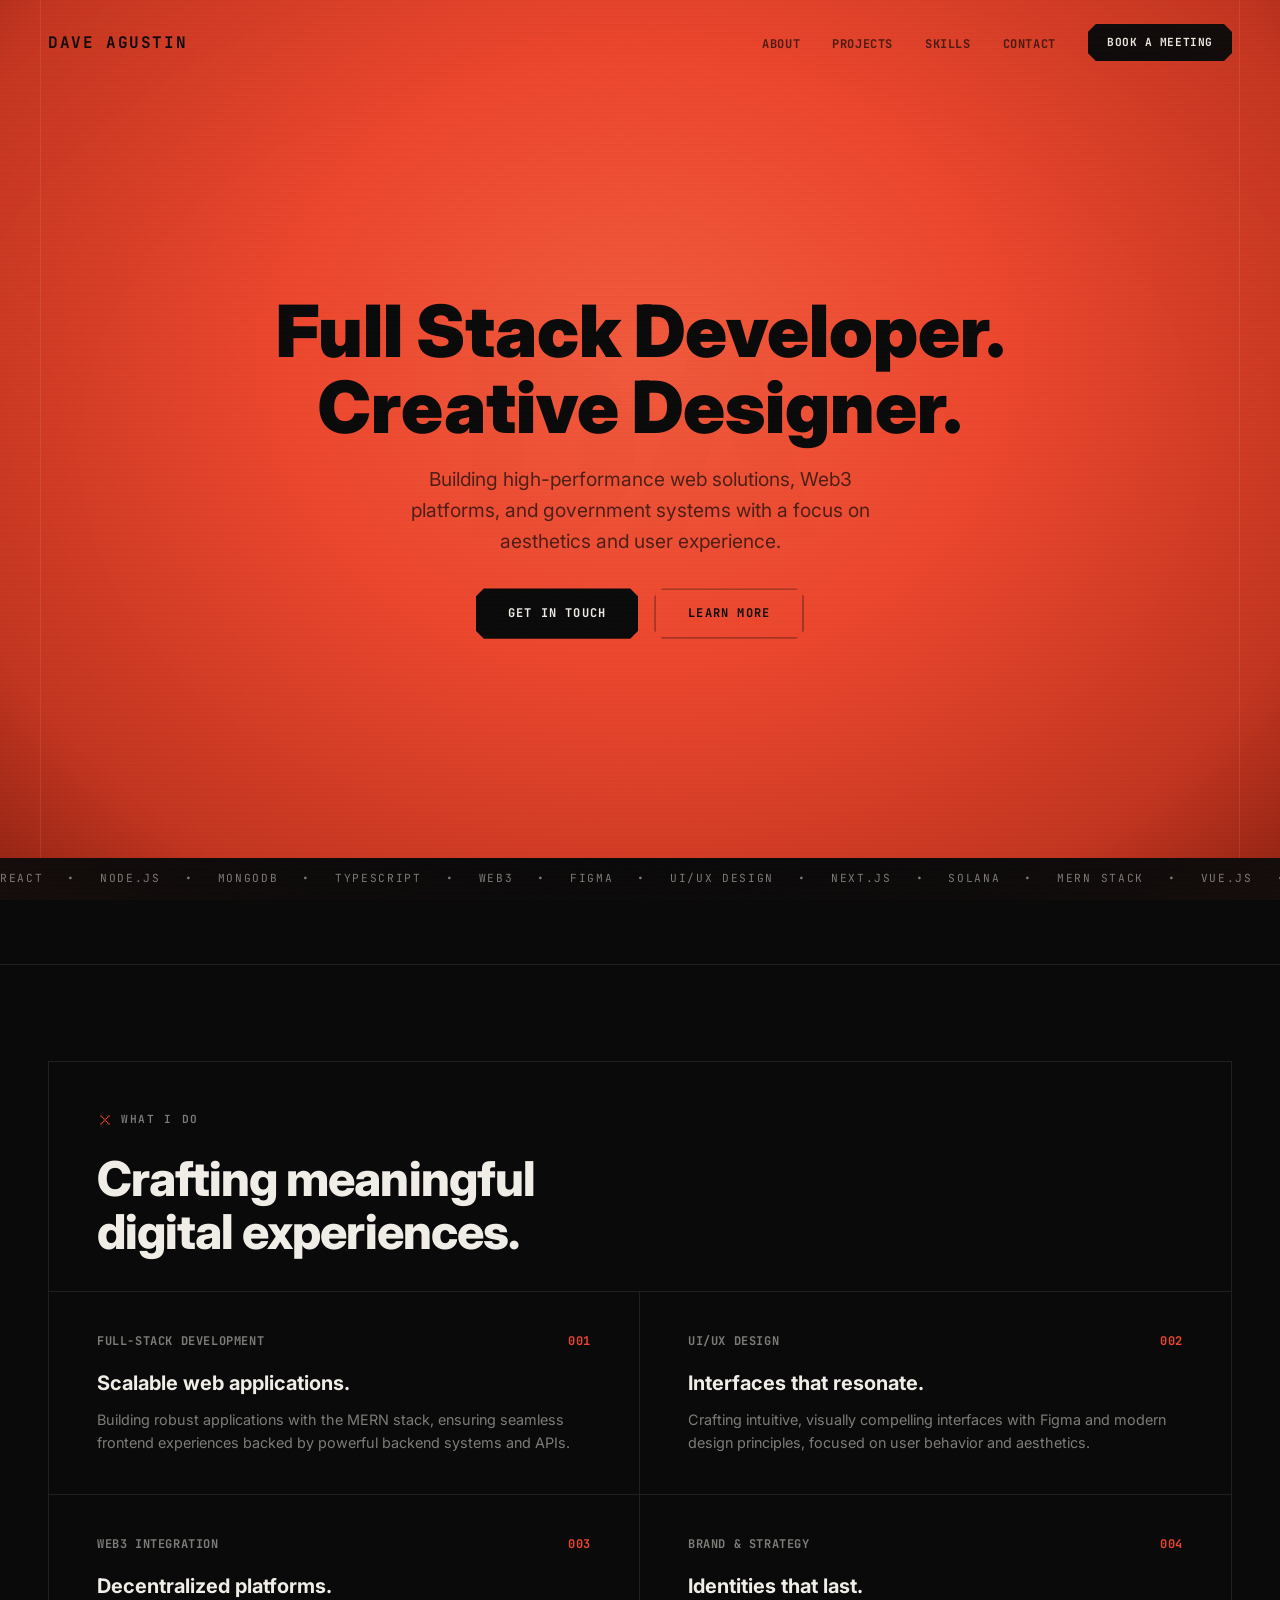
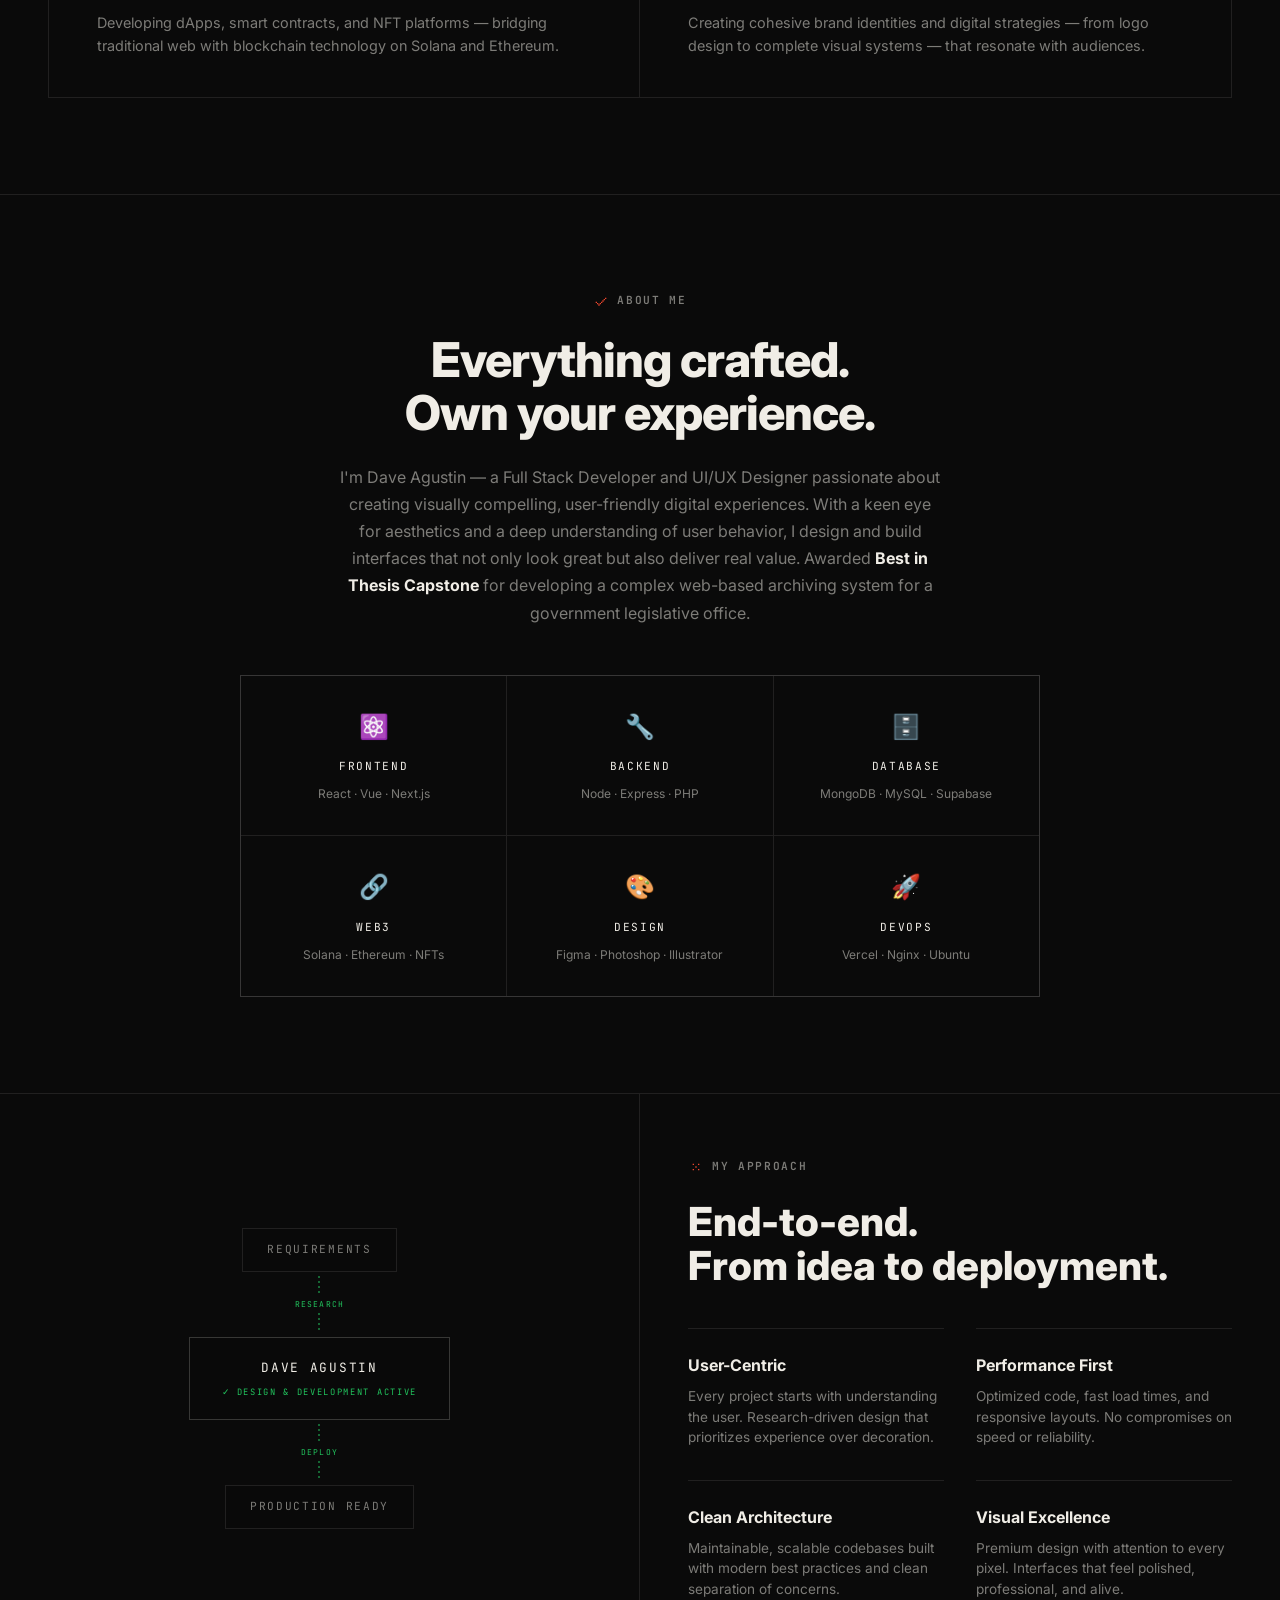
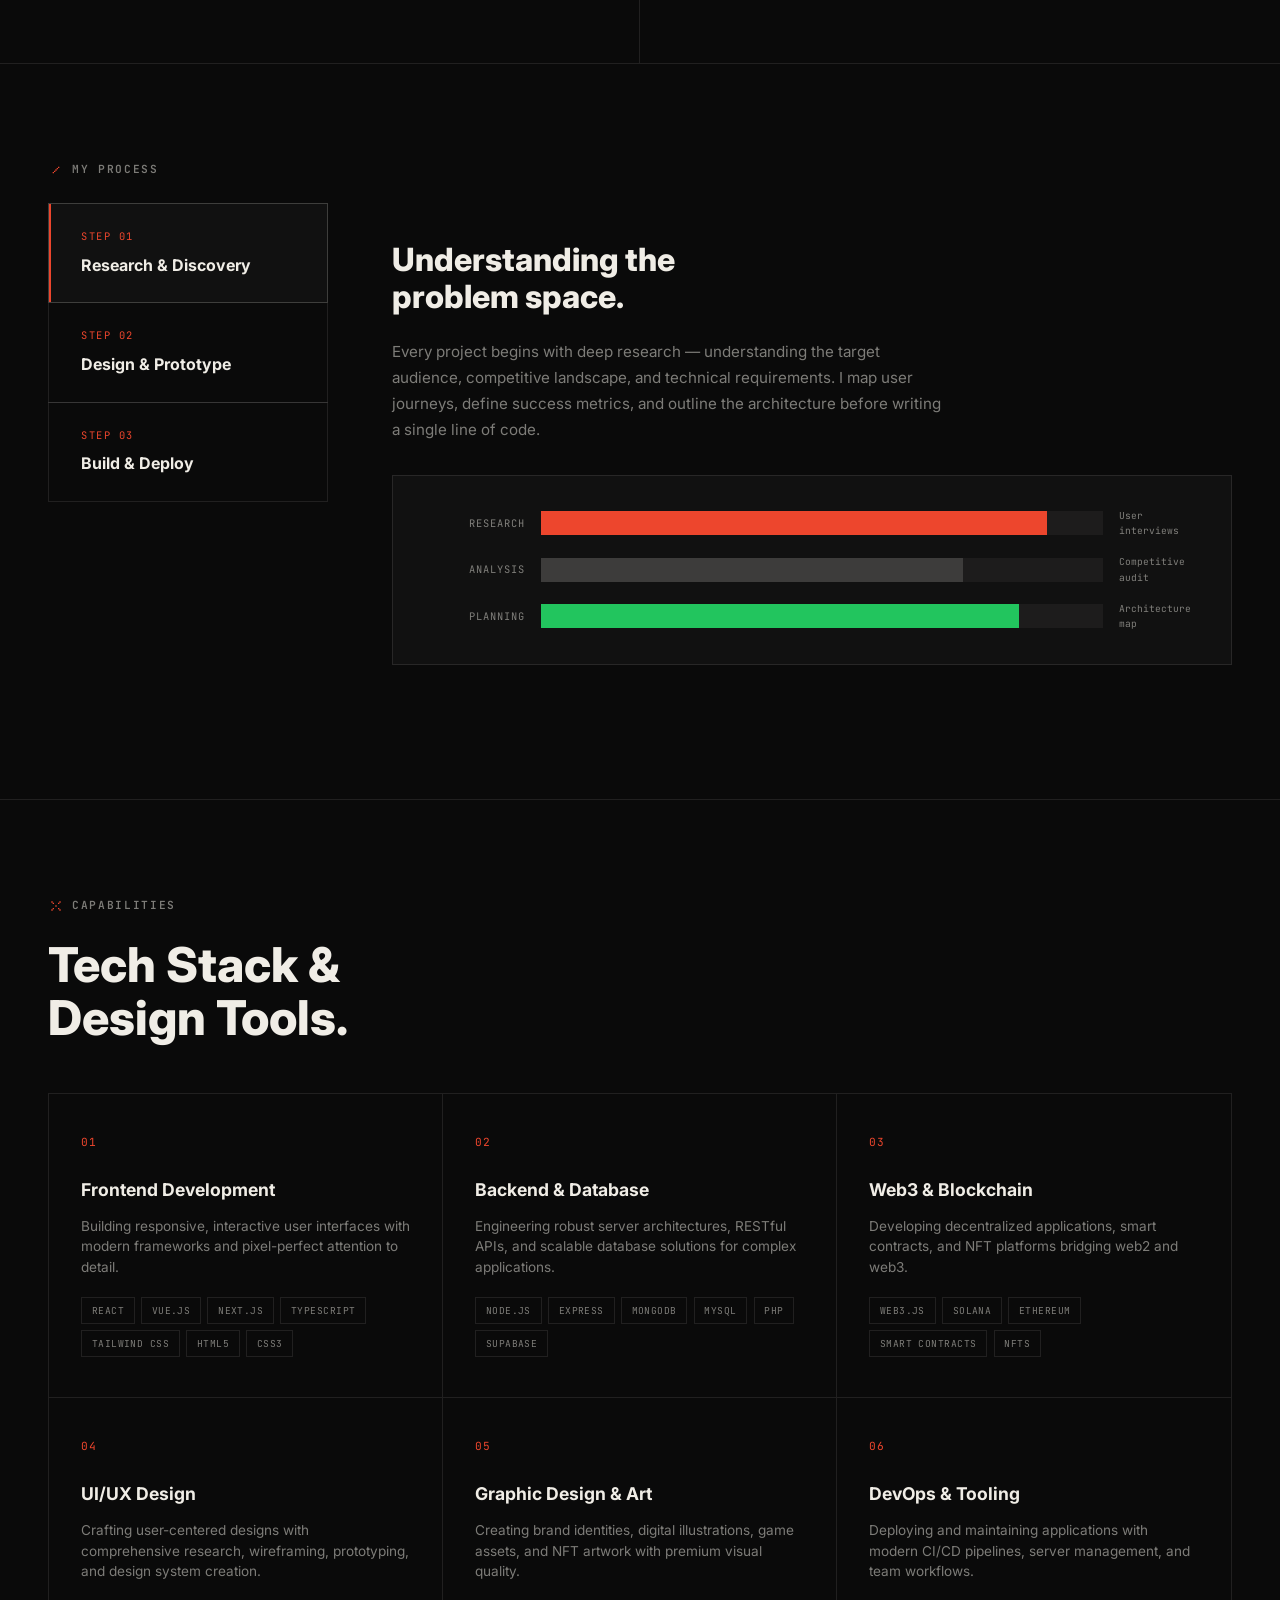
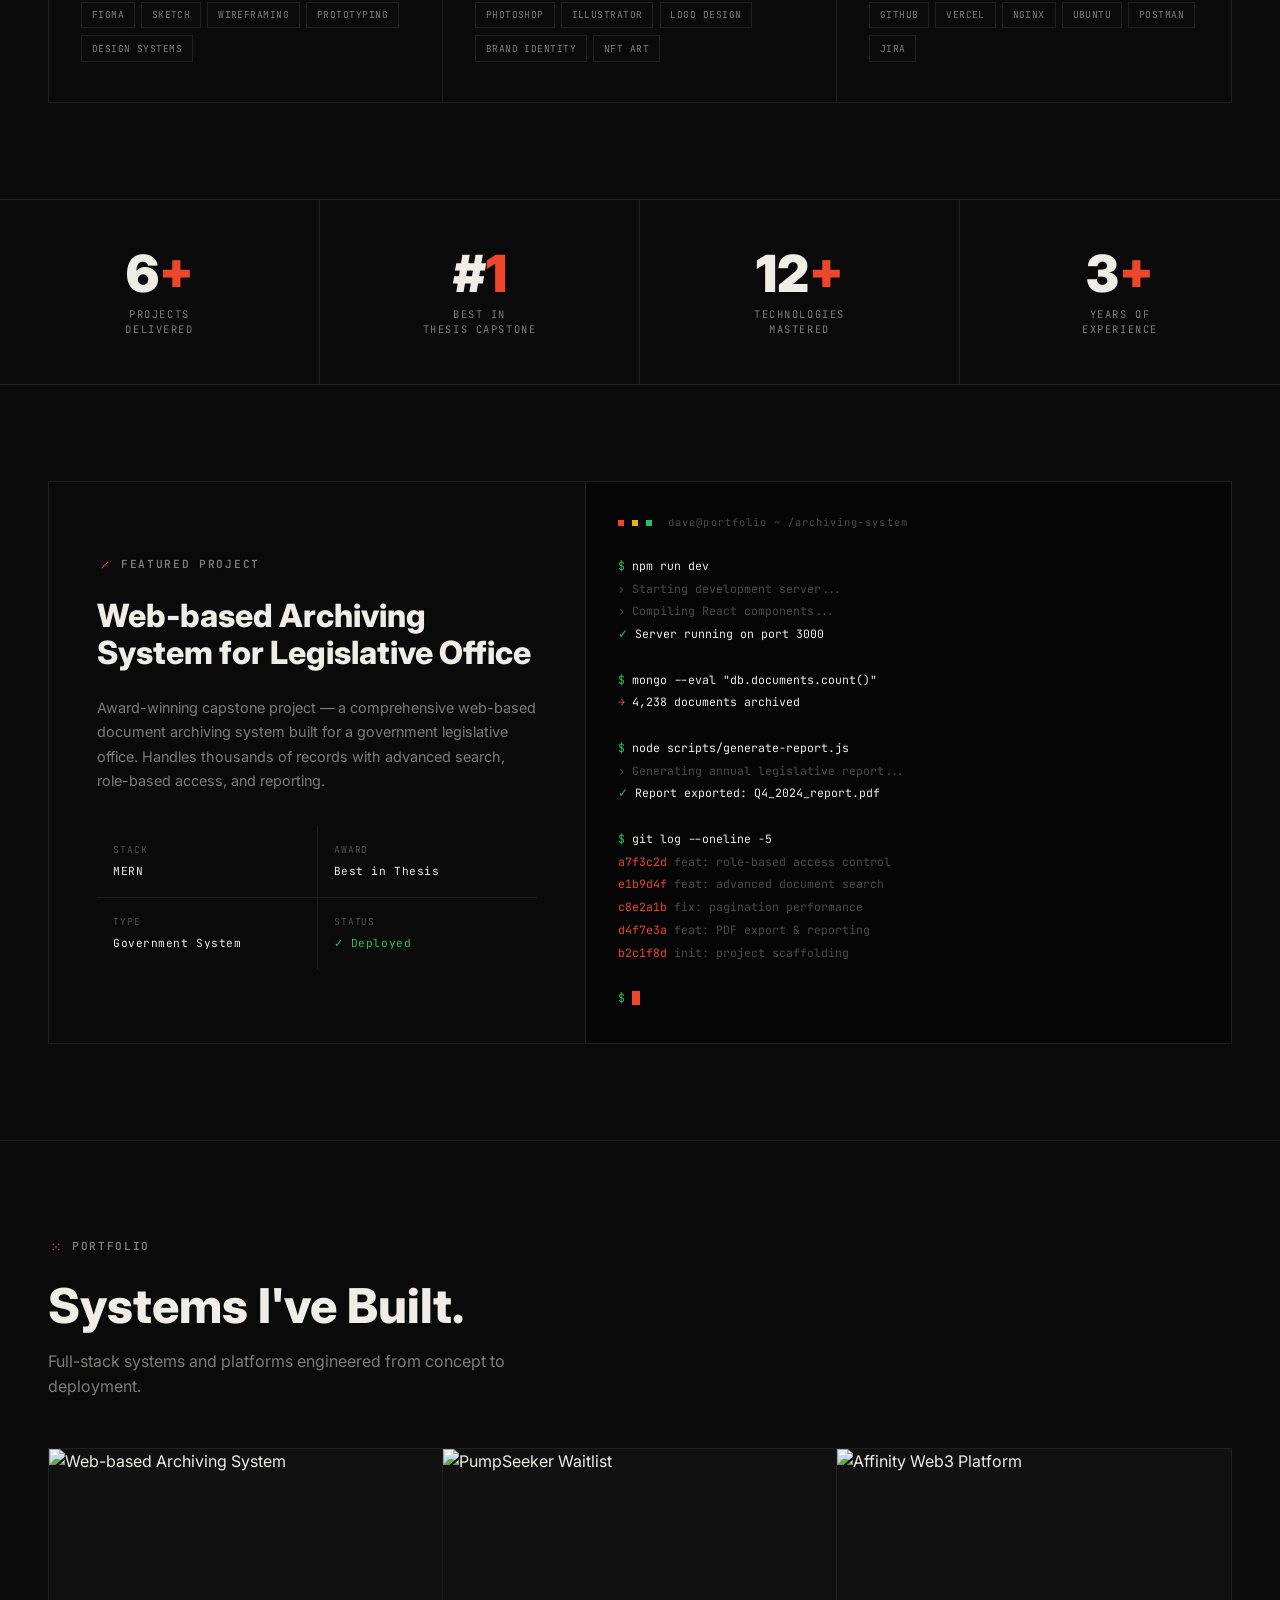
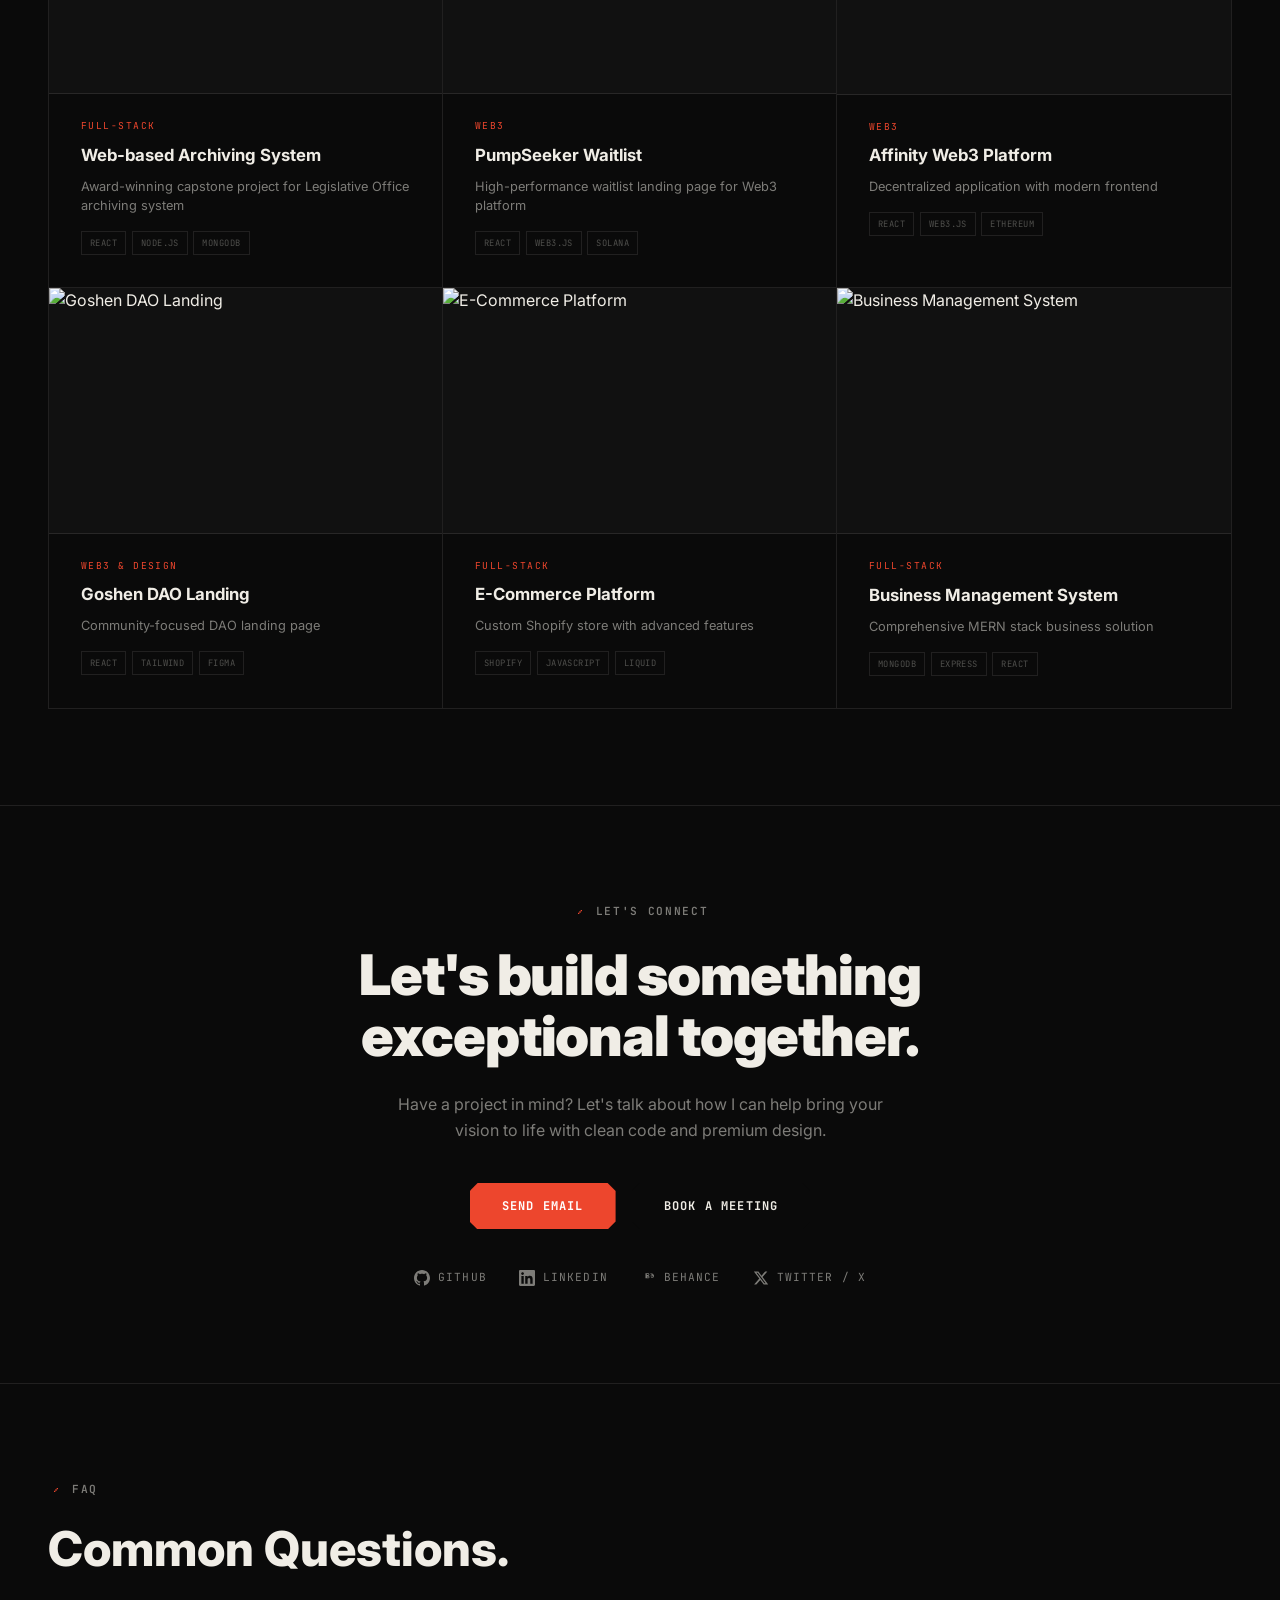
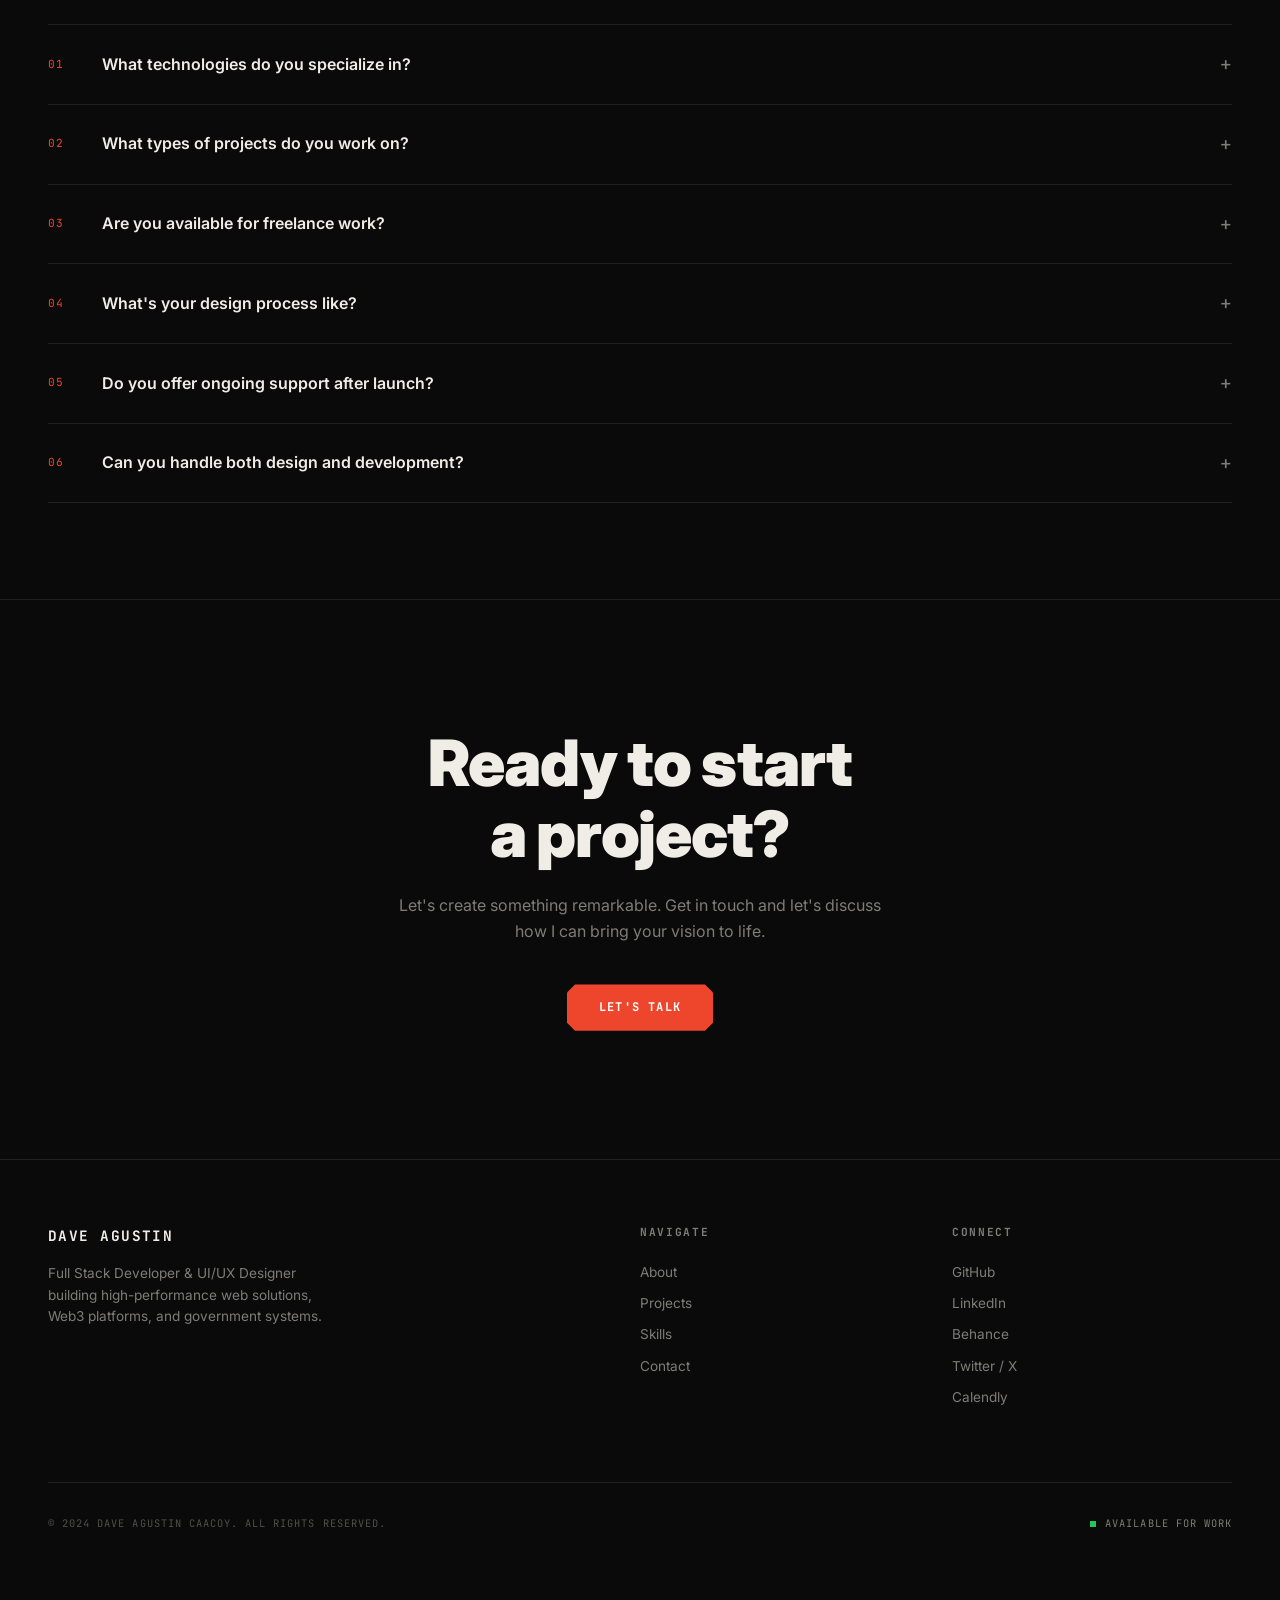
==== commit b085f9df: "push changes" ====
--- a/vanilla-portfolio/index.html
+++ b/vanilla-portfolio/index.html
@@ -710,13 +710,17 @@
         <a href="https://calendly.com/caacoydave/30min" target="_blank" rel="noopener noreferrer" class="btn-chamfer btn-dark">Book a Meeting</a>
       </div>
       <div class="contact-links reveal">
-        <a href="https://github.com/daveagustincaacoy" target="_blank" rel="noopener noreferrer" class="contact-link">
+        <a href="https://github.com/DaveAgustino" target="_blank" rel="noopener noreferrer" class="contact-link">
           <svg xmlns="http://www.w3.org/2000/svg" width="16" height="16" viewBox="0 0 24 24" fill="currentColor"><path d="M12 0c-6.626 0-12 5.373-12 12 0 5.302 3.438 9.8 8.207 11.387.599.111.793-.261.793-.577v-2.234c-3.338.726-4.033-1.416-4.033-1.416-.546-1.387-1.333-1.756-1.333-1.756-1.089-.745.083-.729.083-.729 1.205.084 1.839 1.237 1.839 1.237 1.07 1.834 2.807 1.304 3.492.997.107-.775.418-1.305.762-1.604-2.665-.305-5.467-1.334-5.467-5.931 0-1.311.469-2.381 1.236-3.221-.124-.303-.535-1.524.117-3.176 0 0 1.008-.322 3.301 1.23.957-.266 1.983-.399 3.003-.404 1.02.005 2.047.138 3.006.404 2.291-1.552 3.297-1.23 3.297-1.23.653 1.653.242 2.874.118 3.176.77.84 1.235 1.911 1.235 3.221 0 4.609-2.807 5.624-5.479 5.921.43.372.823 1.102.823 2.222v3.293c0 .319.192.694.801.576 4.765-1.589 8.199-6.086 8.199-11.386 0-6.627-5.373-12-12-12z"/></svg>
           GitHub
         </a>
-        <a href="https://www.linkedin.com/in/dave-agustin-caacoy" target="_blank" rel="noopener noreferrer" class="contact-link">
+        <a href="https://www.linkedin.com/in/davecaacoy/" target="_blank" rel="noopener noreferrer" class="contact-link">
           <svg xmlns="http://www.w3.org/2000/svg" width="16" height="16" viewBox="0 0 24 24" fill="currentColor"><path d="M20.447 20.452h-3.554v-5.569c0-1.328-.027-3.037-1.852-3.037-1.853 0-2.136 1.445-2.136 2.939v5.667H9.351V9h3.414v1.561h.046c.477-.9 1.637-1.85 3.37-1.85 3.601 0 4.267 2.37 4.267 5.455v6.286zM5.337 7.433c-1.144 0-2.063-.926-2.063-2.065 0-1.138.92-2.063 2.063-2.063 1.14 0 2.064.925 2.064 2.063 0 1.139-.925 2.065-2.064 2.065zm1.782 13.019H3.555V9h3.564v11.452zM22.225 0H1.771C.792 0 0 .774 0 1.729v20.542C0 23.227.792 24 1.771 24h20.451C23.2 24 24 23.227 24 22.271V1.729C24 .774 23.2 0 22.222 0h.003z"/></svg>
           LinkedIn
+        </a>
+        <a href="https://www.behance.net/daveagcaacoy" target="_blank" rel="noopener noreferrer" class="contact-link">
+          <svg xmlns="http://www.w3.org/2000/svg" width="16" height="16" viewBox="0 0 24 24" fill="currentColor"><path d="M8.2 5.062h3.33c1.66 0 2.5.7 2.5 1.83a1.8 1.8 0 0 1-1.45 1.67v.06a1.92 1.92 0 0 1 1.7 1.92c0 1.3-.9 2.02-2.75 2.02H8.2V5.062zm4.83 1.83c0-.52-.39-.75-1.15-.75h-1.6v1.47h1.6c.76 0 1.15-.24 1.15-.72zm.2 3.56c0-.58-.44-.84-1.25-.84h-1.25v1.68h1.25c.81 0 1.25-.26 1.25-.84zM19.83 9.5c.08.8-.6 1.2-1.48 1.2-.64 0-1.1-.26-1.25-.72h-1.07c.26 1.07 1.2 1.7 2.33 1.7 1.62 0 2.6-1.14 2.6-2.75 0-1.64-1-2.8-2.55-2.8-1.59 0-2.43 1.15-2.43 2.75v.62h3.85zm-3.8-1.12c.1-.74.6-1.1 1.33-1.1.76 0 1.28.37 1.39 1.1h-2.72zM15.5 5.18h3.42V6H15.5v-.82z"/></svg>
+          Behance
         </a>
         <a href="https://x.com/daveagustin_" target="_blank" rel="noopener noreferrer" class="contact-link">
           <svg xmlns="http://www.w3.org/2000/svg" width="16" height="16" viewBox="0 0 24 24" fill="currentColor"><path d="M18.244 2.25h3.308l-7.227 8.26 8.502 11.24H16.17l-5.214-6.817L4.99 21.75H1.68l7.73-8.835L1.254 2.25H8.08l4.713 6.231zm-1.161 17.52h1.833L7.084 4.126H5.117z"/></svg>
@@ -827,8 +831,9 @@
       </div>
       <div class="footer-col">
         <h3>Connect</h3>
-        <a href="https://github.com/daveagustincaacoy" target="_blank" rel="noopener noreferrer">GitHub</a>
-        <a href="https://www.linkedin.com/in/dave-agustin-caacoy" target="_blank" rel="noopener noreferrer">LinkedIn</a>
+        <a href="https://github.com/DaveAgustino" target="_blank" rel="noopener noreferrer">GitHub</a>
+        <a href="https://www.linkedin.com/in/davecaacoy/" target="_blank" rel="noopener noreferrer">LinkedIn</a>
+        <a href="https://www.behance.net/daveagcaacoy" target="_blank" rel="noopener noreferrer">Behance</a>
         <a href="https://x.com/daveagustin_" target="_blank" rel="noopener noreferrer">Twitter / X</a>
         <a href="https://calendly.com/caacoydave/30min" target="_blank" rel="noopener noreferrer">Calendly</a>
       </div>
